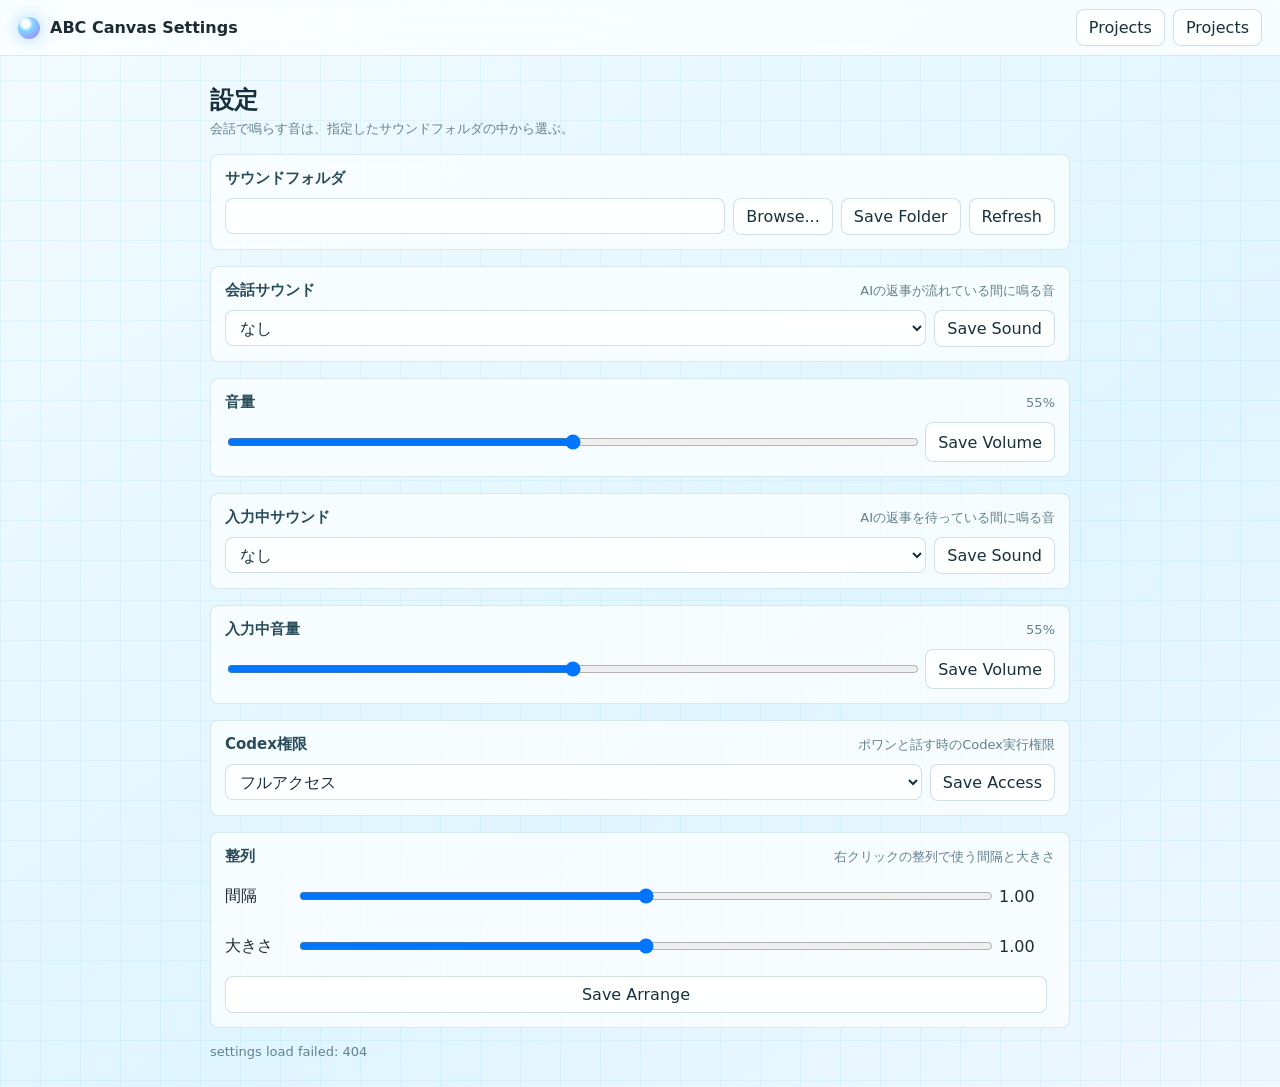
==== static/settings.html @ 07d52b57 "ABC Canvas 初期公開" ====
<!doctype html>
<html lang="ja">
  <head>
    <meta charset="utf-8" />
    <meta name="viewport" content="width=device-width, initial-scale=1" />
    <title>ABC Canvas Settings</title>
    <link rel="icon" href="data:," />
    <link rel="stylesheet" href="/static/style.css?v=arrange-settings-1" />
  </head>
  <body class="settings-page">
    <header class="topbar">
      <div class="brand">
        <span class="brand-mark"></span>
        <span>ABC Canvas Settings</span>
      </div>
      <div class="filebar">
        <button id="settingsBackButton" type="button">Back</button>
        <button id="settingsProjectButton" type="button">Projects</button>
      </div>
    </header>

    <main class="settings-shell">
      <section class="settings-board" aria-label="ABC Canvas settings">
        <div class="settings-title">
          <h1>設定</h1>
          <p>会話で鳴らす音は、指定したサウンドフォルダの中から選ぶ。</p>
        </div>

        <section class="settings-section">
          <div class="settings-section-head">
            <h2>サウンドフォルダ</h2>
            <span id="defaultSoundFolder" class="settings-muted"></span>
          </div>
          <div class="settings-folder-row">
            <input id="soundFolderInput" type="text" autocomplete="off" spellcheck="false" />
            <button id="browseSoundFolderButton" type="button">Browse...</button>
            <button id="saveSoundFolderButton" type="button">Save Folder</button>
            <button id="refreshSoundButton" type="button">Refresh</button>
          </div>
        </section>

        <section class="settings-section">
          <div class="settings-section-head">
            <h2>会話サウンド</h2>
            <span class="settings-muted">AIの返事が流れている間に鳴る音</span>
          </div>
          <div class="settings-sound-row">
            <select id="settingsSoundSelect">
              <option value="">なし</option>
            </select>
            <button id="saveConversationSoundButton" type="button">Save Sound</button>
          </div>
        </section>

        <section class="settings-section">
          <div class="settings-section-head">
            <h2>音量</h2>
            <span id="soundVolumeValue" class="settings-muted">55%</span>
          </div>
          <div class="settings-volume-row">
            <input id="soundVolumeInput" type="range" min="0" max="1" step="0.01" />
            <button id="saveSoundVolumeButton" type="button">Save Volume</button>
          </div>
        </section>

        <section class="settings-section">
          <div class="settings-section-head">
            <h2>入力中サウンド</h2>
            <span class="settings-muted">AIの返事を待っている間に鳴る音</span>
          </div>
          <div class="settings-sound-row">
            <select id="settingsInputSoundSelect">
              <option value="">なし</option>
            </select>
            <button id="saveInputSoundButton" type="button">Save Sound</button>
          </div>
        </section>

        <section class="settings-section">
          <div class="settings-section-head">
            <h2>入力中音量</h2>
            <span id="inputSoundVolumeValue" class="settings-muted">55%</span>
          </div>
          <div class="settings-volume-row">
            <input id="inputSoundVolumeInput" type="range" min="0" max="1" step="0.01" />
            <button id="saveInputSoundVolumeButton" type="button">Save Volume</button>
          </div>
        </section>

        <section class="settings-section">
          <div class="settings-section-head">
            <h2>Codex権限</h2>
            <span class="settings-muted">ポワンと話す時のCodex実行権限</span>
          </div>
          <div class="settings-sound-row">
            <select id="codexSandboxSelect">
              <option value="danger-full-access">フルアクセス</option>
              <option value="workspace-write">ワークスペース書き込み</option>
              <option value="read-only">読み取り専用</option>
            </select>
            <button id="saveCodexSandboxButton" type="button">Save Access</button>
          </div>
        </section>

        <section class="settings-section">
          <div class="settings-section-head">
            <h2>整列</h2>
            <span class="settings-muted">右クリックの整列で使う間隔と大きさ</span>
          </div>
          <div class="settings-range-row">
            <span>間隔</span>
            <input id="arrangeSpacingInput" type="range" min="0.7" max="1.4" step="0.05" />
            <output id="arrangeSpacingValue">1.00</output>
          </div>
          <div class="settings-range-row">
            <span>大きさ</span>
            <input id="arrangeSizeInput" type="range" min="0.7" max="1.2" step="0.05" />
            <output id="arrangeSizeValue">1.00</output>
          </div>
          <div class="settings-action-row">
            <button id="saveArrangeButton" type="button">Save Arrange</button>
          </div>
        </section>

        <div id="settingsStatus" class="settings-status">ready</div>
      </section>
    </main>

    <script src="/static/settings.js?v=arrange-settings-1"></script>
  </body>
</html>
---- static/style.css ----
:root {
  color-scheme: light;
  font-family: "Segoe UI", system-ui, sans-serif;
  background: #dff5ff;
  color: #1d2b33;
  --tree-panel-width: 260px;
  --tree-panel-active-width: var(--tree-panel-width);
  --panel-width: 300px;
  --panel-active-width: var(--panel-width);
  --conversation-panel-height: 280px;
  --conversation-font-size: 13px;
}

* {
  box-sizing: border-box;
}

body {
  margin: 0;
  min-height: 100vh;
  overflow: hidden;
}

button,
input,
select,
textarea {
  font: inherit;
}

.topbar {
  height: 56px;
  display: flex;
  align-items: center;
  justify-content: space-between;
  gap: 16px;
  padding: 0 18px;
  background: rgba(255, 255, 255, 0.68);
  border-bottom: 1px solid rgba(95, 157, 185, 0.22);
  backdrop-filter: blur(16px);
}

.brand {
  display: flex;
  align-items: center;
  gap: 10px;
  font-weight: 700;
}

.brand-mark {
  width: 22px;
  height: 22px;
  border-radius: 50%;
  background: radial-gradient(circle at 35% 30%, #ffffff 0 18%, #80d7ff 35%, #9f8cff 82%);
  box-shadow: 0 0 18px rgba(123, 198, 255, 0.72);
}

.filebar {
  display: flex;
  align-items: center;
  gap: 8px;
}

.file-input {
  display: none;
}

button,
select,
input,
textarea {
  border: 1px solid rgba(68, 127, 153, 0.24);
  background: rgba(255, 255, 255, 0.84);
  color: #18303c;
  border-radius: 8px;
}

button {
  padding: 8px 12px;
  cursor: pointer;
}

button:hover {
  background: #ffffff;
  box-shadow: 0 6px 18px rgba(50, 126, 160, 0.16);
}

button:disabled {
  cursor: not-allowed;
  opacity: 0.45;
  box-shadow: none;
}

.shutdown-button {
  border-color: rgba(178, 79, 79, 0.32);
  background: rgba(255, 246, 246, 0.86);
  color: #7b2e2e;
  font-weight: 750;
}

.shutdown-button:hover {
  background: #fff1f1;
  box-shadow: 0 6px 18px rgba(150, 58, 58, 0.14);
}

select,
input {
  height: 36px;
  padding: 0 10px;
}

textarea {
  resize: vertical;
  min-height: 110px;
  padding: 10px;
}

.save-state {
  min-width: 64px;
  color: #54717d;
  font-size: 13px;
}

.project-badge {
  max-width: 260px;
  padding: 7px 10px;
  border: 1px solid rgba(68, 127, 153, 0.2);
  border-radius: 8px;
  background: rgba(255, 255, 255, 0.64);
  color: #294c5b;
  font-size: 13px;
  font-weight: 750;
  overflow: hidden;
  text-overflow: ellipsis;
  white-space: nowrap;
}

.project-page {
  min-height: 100vh;
  background:
    radial-gradient(circle at 18% 18%, rgba(255, 255, 255, 0.76) 0 9%, transparent 22%),
    radial-gradient(circle at 82% 16%, rgba(174, 229, 255, 0.62) 0 9%, transparent 24%),
    linear-gradient(145deg, #e9fbff, #d9f2ff 56%, #eaf5ff);
  color: #1d2b33;
}

.project-shell {
  min-height: 100vh;
  display: grid;
  place-items: center;
  padding: 28px;
}

.project-board {
  width: min(760px, 100%);
  display: grid;
  gap: 18px;
}

.project-head {
  display: flex;
  align-items: center;
  justify-content: space-between;
  gap: 14px;
}

.project-actions {
  display: flex;
  align-items: center;
  gap: 8px;
}

.project-brand {
  display: flex;
  align-items: center;
  gap: 10px;
  color: #1d2b33;
  font-size: 22px;
  font-weight: 800;
}

.project-create {
  display: grid;
  grid-template-columns: minmax(0, 1fr) auto;
  align-items: end;
  gap: 10px;
  padding: 14px;
  border: 1px solid rgba(95, 157, 185, 0.22);
  border-radius: 8px;
  background: rgba(250, 254, 255, 0.82);
}

.project-create label {
  display: grid;
  gap: 6px;
  color: #426270;
  font-size: 13px;
  font-weight: 750;
}

.project-create input {
  width: 100%;
}

.project-list {
  display: grid;
  gap: 8px;
}

.project-item {
  width: 100%;
  min-height: 58px;
  display: grid;
  gap: 4px;
  padding: 10px 12px;
  text-align: left;
  border-color: rgba(95, 157, 185, 0.22);
  background: rgba(255, 255, 255, 0.78);
}

.project-item-name {
  min-width: 0;
  color: #18303c;
  font-size: 15px;
  font-weight: 800;
  overflow-wrap: anywhere;
}

.project-item-path {
  min-width: 0;
  color: #63818d;
  font-size: 12px;
  overflow-wrap: anywhere;
}

.project-empty,
.project-status {
  color: #63818d;
  font-size: 13px;
}

.settings-page {
  min-height: 100vh;
  overflow: auto;
  background:
    linear-gradient(rgba(142, 208, 237, 0.14) 1px, transparent 1px),
    linear-gradient(90deg, rgba(142, 208, 237, 0.14) 1px, transparent 1px),
    linear-gradient(145deg, #f2fbff, #dff5ff 62%, #eef7ff);
  background-size: 40px 40px, 40px 40px, auto;
}

.settings-shell {
  min-height: calc(100vh - 56px);
  display: grid;
  justify-items: center;
  padding: 28px;
}

.settings-board {
  width: min(860px, 100%);
  display: grid;
  align-content: start;
  gap: 16px;
}

.settings-title {
  display: grid;
  gap: 4px;
}

.settings-title h1,
.settings-section h2 {
  margin: 0;
}

.settings-title h1 {
  color: #18303c;
  font-size: 24px;
}

.settings-title p,
.settings-muted {
  margin: 0;
  color: #63818d;
  font-size: 13px;
}

.settings-section {
  display: grid;
  gap: 10px;
  padding: 14px;
  border: 1px solid rgba(95, 157, 185, 0.22);
  border-radius: 8px;
  background: rgba(250, 254, 255, 0.82);
}

.settings-section-head {
  display: flex;
  align-items: baseline;
  justify-content: space-between;
  gap: 12px;
}

.settings-section h2 {
  color: #294c5b;
  font-size: 15px;
}

.settings-folder-row,
.settings-sound-row,
.settings-volume-row,
.settings-range-row,
.settings-action-row {
  display: grid;
  grid-template-columns: minmax(0, 1fr) auto auto;
  gap: 8px;
}

.settings-folder-row {
  grid-template-columns: minmax(0, 1fr) auto auto auto;
}

.settings-sound-row,
.settings-volume-row {
  grid-template-columns: minmax(0, 1fr) auto;
}

.settings-range-row {
  grid-template-columns: 64px minmax(0, 1fr) 56px;
  align-items: center;
}

.settings-action-row {
  grid-template-columns: minmax(0, 1fr) auto;
}

.settings-folder-row input,
.settings-sound-row select,
.settings-volume-row input,
.settings-range-row input {
  width: 100%;
}

.settings-status {
  color: #63818d;
  font-size: 13px;
}

.node-context-menu {
  position: fixed;
  z-index: 1000;
  min-width: 168px;
  display: grid;
  gap: 4px;
  padding: 6px;
  border: 1px solid rgba(68, 127, 153, 0.24);
  border-radius: 8px;
  background: rgba(250, 254, 255, 0.96);
  box-shadow: 0 14px 34px rgba(25, 77, 98, 0.2);
}

.node-context-menu[hidden] {
  display: none;
}

.node-context-menu button {
  width: 100%;
  padding: 8px 10px;
  border: 0;
  background: transparent;
  color: #294c5b;
  text-align: left;
  box-shadow: none;
}

.node-context-menu button:hover {
  background: rgba(128, 215, 255, 0.2);
  box-shadow: none;
}

.node-context-menu button:disabled {
  opacity: 0.42;
  cursor: default;
}

.node-context-menu button:disabled:hover {
  background: transparent;
}

.selection-marquee {
  position: fixed;
  z-index: 900;
  display: none;
  pointer-events: none;
  border: 1px solid rgba(32, 142, 190, 0.82);
  background: rgba(128, 215, 255, 0.16);
  box-shadow: 0 0 0 1px rgba(255, 255, 255, 0.68);
}

.selection-marquee.active {
  display: block;
}

.shell {
  height: calc(100vh - 56px);
  display: grid;
  grid-template-columns: var(--tree-panel-active-width) minmax(0, 1fr) var(--panel-active-width);
  grid-template-areas: "tree canvas panel";
}

body.tree-panel-collapsed {
  --tree-panel-active-width: 36px;
}

body.panel-collapsed {
  --panel-active-width: 36px;
}

.tree-panel {
  grid-area: tree;
  position: relative;
  min-width: 0;
  background: rgba(246, 252, 255, 0.94);
  border-right: 1px solid rgba(95, 157, 185, 0.24);
  padding: 14px;
  overflow: auto;
}

.side-collapse-button {
  position: sticky;
  top: 0;
  z-index: 12;
  width: 28px;
  height: 28px;
  padding: 0;
  border-radius: 6px;
  font-size: 18px;
  font-weight: 900;
  line-height: 1;
}

.tree-collapse-button {
  float: right;
  margin: -6px -6px 8px 8px;
}

.panel-collapse-button {
  float: left;
  margin: -8px 8px 8px -8px;
}

body.tree-panel-collapsed .tree-panel {
  padding: 8px 4px;
  overflow: hidden;
}

body.tree-panel-collapsed .tree-panel-head,
body.tree-panel-collapsed .tree-actions,
body.tree-panel-collapsed .root-world-button,
body.tree-panel-collapsed .tree-list,
body.tree-panel-collapsed .tree-resize-handle {
  display: none;
}

body.tree-panel-collapsed .tree-collapse-button {
  float: none;
  margin: 0 auto;
}

.tree-resize-handle {
  position: absolute;
  top: 0;
  right: -4px;
  bottom: 0;
  width: 8px;
  cursor: col-resize;
  z-index: 5;
}

.tree-resize-handle:hover,
body.resizing-tree .tree-resize-handle {
  background: rgba(44, 119, 151, 0.18);
}

body.resizing-tree {
  cursor: col-resize;
  user-select: none;
}

.tree-panel-head {
  color: #426270;
  font-size: 13px;
  font-weight: 750;
  margin-bottom: 8px;
}

.tree-actions {
  display: grid;
  grid-template-columns: 1fr 1fr;
  gap: 6px;
  margin-bottom: 10px;
}

.tree-actions button {
  min-height: 30px;
  padding: 5px 8px;
  border-color: rgba(68, 127, 153, 0.2);
  background: rgba(255, 255, 255, 0.76);
  color: #294c5b;
  font-size: 13px;
  font-weight: 750;
}

.tree-actions button:disabled {
  opacity: 0.42;
  cursor: default;
}

.tree-actions button:not(:disabled):hover {
  background: rgba(255, 255, 255, 0.94);
}

.root-world-button {
  width: 100%;
  margin-bottom: 10px;
  border-color: rgba(68, 127, 153, 0.2);
  background: rgba(255, 255, 255, 0.7);
  color: #294c5b;
  font-weight: 750;
  text-align: left;
}

.root-world-button.current-world {
  border-color: rgba(212, 163, 0, 0.32);
  background: rgba(255, 236, 140, 0.34);
  box-shadow: inset 3px 0 0 #d4a300;
  color: #5f4700;
}

.root-world-button.current-world::after {
  content: " 今";
  color: #9a7300;
  font-size: 11px;
  font-weight: 800;
}

.tree-list {
  display: grid;
  gap: 4px;
}

.tree-item {
  width: 100%;
  min-height: 34px;
  display: grid;
  grid-template-columns: 20px minmax(0, 1fr);
  align-items: center;
  gap: 4px;
  padding-left: calc(8px + var(--depth) * 18px);
  border: 0;
  border-radius: 6px;
  background: transparent;
  color: #294c5b;
}

.tree-item:hover {
  background: rgba(255, 255, 255, 0.82);
  box-shadow: none;
}

.tree-item.tree-dragging {
  opacity: 0.45;
}

.tree-item.tree-drop-target {
  background: rgba(255, 236, 140, 0.5);
  box-shadow: inset 0 0 0 2px rgba(212, 163, 0, 0.54);
}

.tree-item.selected {
  background: rgba(128, 215, 255, 0.22);
  color: #163746;
  font-weight: 750;
  box-shadow: inset 3px 0 0 var(--accent, #8ddcff);
}

.tree-item.current-world {
  background: rgba(255, 236, 140, 0.34);
  box-shadow: inset 3px 0 0 #d4a300;
}

.tree-item.current-world .tree-label::after {
  content: " 今";
  color: #9a7300;
  font-size: 11px;
  font-weight: 800;
}

.tree-item.has-code .tree-label {
  color: #715111;
}

.tree-toggle,
.tree-label {
  min-width: 0;
  border: 0;
  background: transparent;
  box-shadow: none;
}

.tree-toggle {
  width: 20px;
  height: 28px;
  padding: 0;
  color: rgba(44, 119, 151, 0.72);
  text-align: center;
}

.tree-toggle:disabled {
  opacity: 0.2;
}

.tree-label {
  width: 100%;
  min-height: 32px;
  padding: 6px 8px 6px 0;
  color: inherit;
  text-align: left;
  line-height: 1.35;
  overflow-wrap: anywhere;
}

.tree-name-input {
  width: 100%;
  min-width: 0;
  height: 30px;
  padding: 0 8px;
  border-color: rgba(212, 163, 0, 0.46);
  background: rgba(255, 255, 255, 0.96);
  color: #163746;
  font-weight: 750;
}

.tree-toggle:hover,
.tree-label:hover {
  background: transparent;
  box-shadow: none;
}

.tree-empty {
  color: #63818d;
  font-size: 13px;
  line-height: 1.5;
}

.conversation-panel {
  position: fixed;
  left: calc(var(--tree-panel-active-width) + 14px);
  right: calc(var(--panel-active-width) + 14px);
  bottom: 14px;
  z-index: 18;
  display: grid;
  grid-template-rows: auto minmax(0, 1fr) auto;
  min-width: 320px;
  height: var(--conversation-panel-height);
  min-height: 190px;
  max-height: calc(100vh - 92px);
  border: 1px solid rgba(68, 127, 153, 0.28);
  border-radius: 8px;
  background: rgba(251, 254, 255, 0.96);
  box-shadow: 0 14px 42px rgba(59, 130, 165, 0.22);
  overflow: hidden;
}

.conversation-panel[hidden] {
  display: none;
}

.conversation-panel.collapsed {
  bottom: 0;
  grid-template-rows: 18px 0 0;
  height: 18px;
  min-height: 18px;
  max-height: 18px;
  cursor: pointer;
  border-bottom: 0;
  border-radius: 8px 8px 0 0;
  box-shadow: 0 -3px 16px rgba(59, 130, 165, 0.16);
}

.conversation-panel.collapsed .conversation-resize-handle,
.conversation-panel.collapsed .conversation-actions,
.conversation-panel.collapsed .conversation-log,
.conversation-panel.collapsed .conversation-form {
  display: none;
}

.conversation-panel.collapsed .conversation-head {
  min-height: 18px;
  padding: 0 10px;
  border-bottom: 0;
  gap: 8px;
}

.conversation-panel.collapsed .conversation-label {
  font-size: 10px;
  line-height: 1;
}

.conversation-panel.collapsed .conversation-node {
  min-width: 0;
  font-size: 10px;
  line-height: 1;
  white-space: nowrap;
  overflow: hidden;
  text-overflow: ellipsis;
}

.conversation-resize-handle {
  position: absolute;
  top: -4px;
  left: 0;
  right: 0;
  height: 8px;
  cursor: ns-resize;
  z-index: 2;
}

.conversation-resize-handle:hover,
body.resizing-conversation .conversation-resize-handle {
  background: rgba(44, 119, 151, 0.18);
}

body.resizing-conversation {
  cursor: ns-resize;
  user-select: none;
}

.conversation-head {
  display: flex;
  align-items: center;
  justify-content: space-between;
  gap: 12px;
  padding: 10px 12px 8px;
  border-bottom: 1px solid rgba(95, 157, 185, 0.18);
}

.conversation-label {
  color: #d4a300;
  font-size: 12px;
  font-weight: 850;
}

.conversation-node {
  color: #294c5b;
  font-size: 13px;
  font-weight: 750;
  overflow-wrap: anywhere;
}

.conversation-actions {
  display: flex;
  align-items: center;
  justify-content: flex-end;
  flex-wrap: wrap;
  gap: 6px;
}

.conversation-head-button {
  height: 32px;
  padding: 0 10px;
}

.conversation-session-select {
  width: min(220px, 34vw);
  height: 32px;
  min-width: 150px;
}

.conversation-auto-summary,
.conversation-tree-context {
  display: inline-flex;
  align-items: center;
  gap: 4px;
  height: 32px;
  color: #294c5b;
  font-size: 12px;
  font-weight: 750;
  white-space: nowrap;
}

.conversation-auto-summary-turns {
  width: 64px;
  height: 32px;
  padding: 0 8px;
}

.conversation-font-controls {
  display: inline-grid;
  grid-template-columns: 28px 36px 28px;
  align-items: center;
  height: 32px;
  border: 1px solid rgba(68, 127, 153, 0.22);
  border-radius: 8px;
  background: rgba(255, 255, 255, 0.62);
  overflow: hidden;
}

.conversation-font-button {
  width: 28px;
  height: 30px;
  padding: 0;
  border: 0;
  border-radius: 0;
  background: transparent;
  color: #294c5b;
  font-size: 16px;
  font-weight: 900;
  box-shadow: none;
}

.conversation-font-button:hover {
  background: rgba(128, 215, 255, 0.22);
  box-shadow: none;
}

.conversation-font-size-value {
  color: #294c5b;
  font-size: 12px;
  font-weight: 800;
  text-align: center;
}

.conversation-log {
  min-height: 0;
  display: grid;
  align-content: start;
  gap: 8px;
  padding: 10px 12px;
  overflow: auto;
  background: rgba(232, 248, 255, 0.62);
}

.conversation-panel.drag-over {
  box-shadow: inset 0 0 0 2px rgba(212, 163, 0, 0.46);
}

.conversation-attachment-tray {
  display: flex;
  flex-wrap: wrap;
  gap: 6px;
  align-items: center;
  min-height: 0;
  padding: 0;
}

.conversation-attachment-tray[hidden] {
  display: none !important;
}

.conversation-attachment-chip {
  display: inline-grid;
  grid-template-columns: auto minmax(0, 1fr) auto;
  align-items: center;
  gap: 6px;
  max-width: min(360px, 100%);
  min-height: 28px;
  padding: 3px 5px 3px 7px;
  border: 1px solid rgba(95, 157, 185, 0.24);
  border-radius: 8px;
  background: rgba(255, 255, 255, 0.84);
  color: #294c5b;
  font-size: 12px;
  font-weight: 750;
}

.conversation-attachment-chip.has-preview {
  grid-template-columns: auto minmax(0, 1fr);
}

.conversation-attachment-preview {
  width: 42px;
  height: 32px;
  object-fit: cover;
  border: 1px solid rgba(68, 127, 153, 0.2);
  border-radius: 6px;
  background: rgba(0, 0, 0, 0.06);
}

.conversation-attachment-tray .conversation-attachment-chip.has-preview {
  position: relative;
  display: block;
  width: 72px;
  height: 58px;
  min-height: 0;
  padding: 0;
  overflow: visible;
  border-radius: 12px;
}

.conversation-attachment-tray .conversation-attachment-chip.has-preview .conversation-attachment-preview {
  display: block;
  width: 100%;
  height: 100%;
  border-radius: 12px;
}

.conversation-attachment-tray .conversation-attachment-chip.has-preview .conversation-attachment-name {
  display: none;
}

.conversation-attachment-tray .conversation-attachment-chip.has-preview .conversation-attachment-remove {
  position: absolute;
  top: -7px;
  right: -7px;
  width: 22px;
  height: 22px;
  border: 0;
  border-radius: 50%;
  background: #ffffff;
  color: #111111;
  box-shadow: 0 1px 6px rgba(0, 0, 0, 0.28);
  font-size: 16px;
  font-weight: 900;
}

.conversation-attachment-kind {
  color: #7a5f00;
  font-size: 10px;
  font-weight: 850;
}

.conversation-attachment-name {
  min-width: 0;
  overflow: hidden;
  text-overflow: ellipsis;
  white-space: nowrap;
}

.conversation-attachment-path-missing {
  color: #8a5a2a;
}

.conversation-attachment-remove {
  width: 22px;
  height: 22px;
  padding: 0;
  border-radius: 6px;
  font-size: 14px;
  line-height: 1;
}

.conversation-message-attachments {
  display: flex;
  flex-wrap: wrap;
  gap: 6px;
}

.conversation-message {
  max-width: 86%;
  display: grid;
  gap: 6px;
  padding: 8px 10px;
  border-radius: 8px;
  font-size: var(--conversation-font-size);
  line-height: 1.45;
}

.conversation-form textarea {
  font-size: var(--conversation-font-size);
  line-height: 1.45;
}

.conversation-message-body {
  white-space: pre-wrap;
  overflow-wrap: anywhere;
}

.conversation-copy-button {
  justify-self: end;
  height: 24px;
  padding: 0 8px;
  border-color: rgba(126, 94, 0, 0.24);
  background: rgba(255, 255, 255, 0.5);
  color: #6a5100;
  font-size: 11px;
  font-weight: 750;
}

.conversation-copy-button:hover {
  background: rgba(255, 255, 255, 0.82);
}

.conversation-message.pending {
  opacity: 0.78;
  font-style: italic;
}

.conversation-message.typing-indicator .conversation-message-body {
  display: inline-flex;
  align-items: baseline;
  gap: 0;
  min-width: 4.25em;
}

.input-waiting-letter {
  display: inline-block;
  transform: translateY(0);
  animation: input-waiting-letter-bounce 3.2s ease-in-out infinite;
  animation-delay: calc(var(--input-waiting-index) * 0.2s);
  will-change: transform;
}

.conversation-message.user {
  justify-self: end;
  background: #d6f0ff;
  color: #173f51;
}

.conversation-message.ai {
  justify-self: start;
  background: #fff4ba;
  color: #4e3c00;
}

.conversation-message.system {
  justify-self: center;
  max-width: 94%;
  background: rgba(255, 255, 255, 0.84);
  color: #516a74;
}

.conversation-form {
  display: grid;
  grid-template-columns: minmax(0, 1fr) auto auto;
  gap: 8px;
  padding: 10px 12px 12px;
  border-top: 1px solid rgba(95, 157, 185, 0.16);
  background: rgba(255, 255, 255, 0.86);
}

.conversation-composer-main {
  min-width: 0;
  display: grid;
  gap: 8px;
  padding: 8px 10px;
  border: 1px solid rgba(68, 127, 153, 0.24);
  border-radius: 12px;
  background: rgba(255, 255, 255, 0.84);
}

.conversation-form textarea {
  min-width: 0;
  min-height: 40px;
  max-height: 96px;
  resize: none;
  padding: 0;
  border: 0;
  border-radius: 0;
  background: transparent;
  font-size: var(--conversation-font-size);
  line-height: 1.45;
  outline: none;
}

.conversation-form button {
  align-self: end;
}

.conversation-cancel-button {
  border-color: rgba(168, 74, 74, 0.38);
  color: #8a3030;
}

.conversation-form input {
  min-width: 0;
}

.canvas {
  --canvas-world-color: #e8f8ff;
  --canvas-accent-color: #8ddcff;
  grid-area: canvas;
  min-width: 0;
  position: relative;
  overflow: hidden;
  background:
    radial-gradient(circle at 18% 22%, color-mix(in srgb, #ffffff 76%, var(--canvas-world-color)) 0 9%, transparent 18%),
    linear-gradient(
      145deg,
      color-mix(in srgb, var(--canvas-world-color) 58%, #ffffff),
      var(--canvas-world-color) 56%,
      color-mix(in srgb, var(--canvas-world-color) 74%, #ffffff)
    );
}

.coordinate-badge {
  position: absolute;
  top: 12px;
  right: 14px;
  z-index: 18;
  min-width: 112px;
  padding: 6px 10px;
  border: 1px solid rgba(63, 143, 176, 0.34);
  border-radius: 8px;
  background: rgba(248, 253, 255, 0.82);
  box-shadow:
    0 0 0 1px rgba(255, 255, 255, 0.7),
    0 8px 24px rgba(45, 122, 156, 0.12);
  color: rgba(31, 75, 94, 0.84);
  font-size: 12px;
  font-weight: 800;
  line-height: 1.2;
  letter-spacing: 0;
  pointer-events: none;
  text-align: right;
  user-select: none;
}

.coordinate-badge[hidden] {
  display: none;
}

.world-layer {
  position: absolute;
  inset: 0;
  transform-origin: 0 0;
  will-change: transform;
}

.world-boundary {
  position: absolute;
  pointer-events: none;
  z-index: 0;
}

.world-boundary-axis,
.world-boundary-grid,
.world-boundary-frame,
.world-boundary-corner {
  position: absolute;
  pointer-events: none;
}

.world-boundary-grid {
  inset: 0;
  background-image:
    linear-gradient(rgba(68, 146, 178, 0.16) 1px, transparent 1px),
    linear-gradient(90deg, rgba(68, 146, 178, 0.16) 1px, transparent 1px),
    linear-gradient(rgba(31, 113, 150, 0.24) 2px, transparent 2px),
    linear-gradient(90deg, rgba(31, 113, 150, 0.24) 2px, transparent 2px);
  background-size:
    100px 100px,
    100px 100px,
    500px 500px,
    500px 500px;
  background-position:
    var(--world-zero-x) var(--world-zero-y),
    var(--world-zero-x) var(--world-zero-y),
    var(--world-zero-x) var(--world-zero-y),
    var(--world-zero-x) var(--world-zero-y);
  opacity: 0.78;
}

.world-boundary-frame {
  inset: 0;
  border: 2px solid rgba(10, 108, 150, 0.42);
  background:
    linear-gradient(rgba(10, 108, 150, 0.06), rgba(10, 108, 150, 0.06));
  box-shadow:
    inset 0 0 0 1px rgba(255, 255, 255, 0.72),
    inset 0 0 80px rgba(49, 170, 215, 0.12),
    0 0 0 10000px rgba(17, 80, 108, 0.08);
}

.world-boundary-axis {
  background: rgba(10, 108, 150, 0.38);
  box-shadow:
    0 0 0 1px rgba(255, 255, 255, 0.72),
    0 0 18px rgba(49, 170, 215, 0.24);
}

.world-boundary-axis-x {
  left: 0;
  top: calc(var(--world-zero-y) - 1px);
  width: 100%;
  height: 2px;
}

.world-boundary-axis-y {
  left: calc(var(--world-zero-x) - 1px);
  top: 0;
  width: 2px;
  height: 100%;
}

.world-boundary-corner {
  left: calc(var(--world-zero-x) - 5px);
  top: calc(var(--world-zero-y) - 5px);
  width: 10px;
  height: 10px;
  border-radius: 999px;
  background: #ffd84f;
  box-shadow:
    0 0 0 3px rgba(255, 255, 255, 0.9),
    0 0 18px rgba(255, 216, 79, 0.72);
}

.interior-enter-portal {
  position: absolute;
  z-index: 20;
  pointer-events: none;
  border: 2px solid color-mix(in srgb, var(--accent) 72%, #ffffff);
  background:
    radial-gradient(circle at 50% 45%, rgba(255, 255, 255, 0.72), transparent 42%),
    var(--node-color);
  box-shadow:
    0 0 0 0 rgba(255, 255, 255, 0.86),
    0 0 34px color-mix(in srgb, var(--accent) 56%, transparent),
    0 18px 48px rgba(62, 129, 158, 0.22);
  opacity: 0.94;
  transform-origin: center;
  transition:
    left 0.34s ease-in-out,
    top 0.34s ease-in-out,
    width 0.34s ease-in-out,
    height 0.34s ease-in-out,
    border-radius 0.34s ease-in-out,
    opacity 0.34s ease-in-out,
    box-shadow 0.34s ease-in-out;
}

.interior-enter-portal.softbody-visual,
.interior-leave-portal.softbody-visual,
.meaning-shared-ghost.softbody-visual {
  transform: none !important;
  animation: none !important;
  background: transparent !important;
  border-color: transparent !important;
  box-shadow: none !important;
  overflow: visible !important;
}

.interior-leave-shell.softbody-visual {
  animation: none !important;
  background: transparent !important;
  border-color: transparent !important;
  box-shadow: none !important;
  overflow: visible !important;
}

.interior-enter-portal.softbody-visual > .softbody-skin,
.interior-leave-portal.softbody-visual > .softbody-skin,
.interior-leave-shell.softbody-visual > .softbody-skin {
  filter:
    drop-shadow(0 0 10px rgba(255, 255, 255, 0.82))
    drop-shadow(0 0 34px color-mix(in srgb, var(--accent) 56%, transparent))
    drop-shadow(0 18px 48px rgba(62, 129, 158, 0.22));
}

.interior-enter-portal.expand {
  left: -36px !important;
  top: -36px !important;
  width: calc(100% + 72px) !important;
  height: calc(100% + 72px) !important;
  opacity: 0;
  box-shadow:
    0 0 0 34px rgba(255, 255, 255, 0),
    0 0 64px color-mix(in srgb, var(--accent) 48%, transparent),
    0 18px 48px rgba(62, 129, 158, 0.12);
}

.interior-leave-portal {
  position: absolute;
  z-index: 20;
  pointer-events: none;
  left: -36px;
  top: -36px;
  width: calc(100% + 72px);
  height: calc(100% + 72px);
  border: 2px solid color-mix(in srgb, var(--accent) 72%, #ffffff);
  background:
    radial-gradient(circle at 50% 45%, rgba(255, 255, 255, 0.7), transparent 42%),
    var(--node-color);
  box-shadow:
    0 0 0 34px rgba(255, 255, 255, 0),
    0 0 64px color-mix(in srgb, var(--accent) 48%, transparent),
    0 18px 48px rgba(62, 129, 158, 0.12);
  opacity: 0;
  transform-origin: center;
  transition:
    left 0.34s ease-in-out,
    top 0.34s ease-in-out,
    width 0.34s ease-in-out,
    height 0.34s ease-in-out,
    opacity 0.34s ease-in-out,
    box-shadow 0.34s ease-in-out;
}

.interior-leave-portal.collapse {
  left: var(--target-left);
  top: var(--target-top);
  width: var(--target-width);
  height: var(--target-height);
  opacity: 0.94;
  box-shadow:
    0 0 0 0 rgba(255, 255, 255, 0.86),
    0 0 34px color-mix(in srgb, var(--accent) 56%, transparent),
    0 18px 48px rgba(62, 129, 158, 0.22);
}

.interior-leave-shell {
  position: absolute;
  z-index: var(--transition-shell-z, 40);
  pointer-events: none;
  overflow: visible;
  opacity: 0.98;
  transform-origin: 0 0;
  transition:
    transform 0.38s cubic-bezier(0.2, 0.78, 0.18, 1),
    opacity 0.3s ease-in-out;
  will-change: transform, opacity;
}

.interior-leave-shell.collapse {
  opacity: 0.9;
  transform:
    translate(var(--target-left), var(--target-top))
    scale(var(--target-scale-x), var(--target-scale-y));
}

.panel {
  grid-area: panel;
  position: relative;
  min-width: 0;
  background: rgba(250, 254, 255, 0.9);
  border-left: 1px solid rgba(95, 157, 185, 0.24);
  padding: 16px;
  overflow: auto;
}

body.panel-collapsed .panel {
  padding: 8px 4px;
  overflow: hidden;
}

body.panel-collapsed .normal-panel,
body.panel-collapsed .code-panel,
body.panel-collapsed .panel-resize-handle {
  display: none !important;
}

body.panel-collapsed .panel-collapse-button {
  float: none;
  margin: 0 auto;
}

.panel-resize-handle {
  position: absolute;
  top: 0;
  left: -4px;
  bottom: 0;
  width: 8px;
  cursor: col-resize;
  z-index: 8;
}

.panel-resize-handle:hover,
body.resizing-panel .panel-resize-handle {
  background: rgba(255, 218, 87, 0.22);
}

body.resizing-panel {
  cursor: col-resize;
  user-select: none;
}

body.panning-canvas,
body.panning-canvas * {
  cursor: grabbing;
  user-select: none !important;
}

.panel.code-mode {
  padding: 0;
  overflow: hidden;
  background: #05070b;
  border-left-color: rgba(255, 218, 87, 0.24);
}

body.panel-collapsed .panel.code-mode {
  padding: 8px 4px;
  background: rgba(250, 254, 255, 0.9);
  border-left-color: rgba(95, 157, 185, 0.24);
}

.normal-panel[hidden] {
  display: none;
}

.panel-section {
  display: grid;
  gap: 12px;
  padding-bottom: 16px;
  margin-bottom: 16px;
  border-bottom: 1px solid rgba(95, 157, 185, 0.18);
}

.world-status {
  gap: 7px;
}

.app-settings {
  gap: 10px;
}

.setting-toggle {
  display: flex;
  align-items: center;
  gap: 8px;
  min-height: 28px;
  color: #244f62;
  font-size: 13px;
  font-weight: 700;
}

.setting-toggle input {
  margin: 0;
}

.setting-volume {
  display: grid;
  gap: 6px;
  color: #244f62;
  font-size: 13px;
  font-weight: 700;
}

.setting-volume input {
  width: 100%;
}

.code-panel {
  height: 100%;
  min-height: calc(100vh - 56px);
  display: grid;
  grid-template-rows: auto minmax(0, 1fr);
  background: #05070b;
  color: #d8e1ea;
}

.code-panel[hidden] {
  display: none;
}

.code-editor-head {
  display: flex;
  align-items: center;
  justify-content: space-between;
  gap: 12px;
  padding: 12px 12px 10px;
  border-bottom: 1px solid rgba(255, 218, 87, 0.22);
  background: #0b0f16;
}

.code-editor-label {
  color: #ffd957;
  font-size: 12px;
  font-weight: 800;
}

.code-editor-node {
  color: #8ea4b7;
  font-size: 12px;
  line-height: 1.4;
  overflow-wrap: anywhere;
}

.code-close-button {
  border-color: rgba(255, 218, 87, 0.28);
  background: #151b24;
  color: #f4d76c;
}

.code-editor-actions {
  display: flex;
  align-items: center;
  gap: 8px;
}

.code-language-select {
  height: 34px;
  border-color: rgba(255, 218, 87, 0.28);
  background: #151b24;
  color: #f4d76c;
}

.code-editor-shell {
  min-height: 0;
  display: block;
  background: #05070b;
}

.code-editor-host {
  height: 100%;
  min-height: 0;
  background: #05070b;
}

.code-editor-host .cm-editor {
  height: 100%;
  min-height: 0;
  font-family: Consolas, "Cascadia Mono", monospace;
  font-size: 13px;
  line-height: 1.5;
}

.code-editor-host .cm-scroller {
  font-family: Consolas, "Cascadia Mono", monospace;
}

.code-editor-host .cm-gutters {
  background: #080b10;
  border-right: 1px solid rgba(255, 255, 255, 0.06);
}

.code-editor-host .cm-lineNumbers .cm-gutterElement {
  color: #536170;
}

.code-editor-host .cm-cursor {
  border-left-color: #ffd957 !important;
}

.code-line-numbers,
.code-input {
  margin: 0;
  border: 0;
  border-radius: 0;
  font-family: Consolas, "Cascadia Mono", monospace;
  font-size: 13px;
  line-height: 1.5;
  tab-size: 2;
}

.code-line-numbers {
  display: none;
  padding: 12px 8px;
  overflow: hidden;
  user-select: none;
  text-align: right;
  color: #536170;
  background: #080b10;
  border-right: 1px solid rgba(255, 255, 255, 0.06);
}

.code-input {
  width: 100%;
  height: 100%;
  min-height: 0;
  padding: 12px;
  resize: none;
  outline: 0;
  white-space: pre;
  overflow: auto;
  color: #e9edf2;
  caret-color: #ffd957;
  background: #05070b;
}

.code-input.code-input-hidden {
  display: none;
}

.world-label {
  color: #63818d;
  font-size: 12px;
  font-weight: 700;
}

.world-name {
  color: #18303c;
  font-size: 16px;
  font-weight: 750;
  line-height: 1.35;
  overflow-wrap: anywhere;
}

.world-path {
  color: #4d6e7b;
  font-size: 12px;
  line-height: 1.45;
  overflow-wrap: anywhere;
}

.panel label {
  display: grid;
  gap: 6px;
  color: #426270;
  font-size: 13px;
  font-weight: 650;
}

.toggles {
  display: grid;
  gap: 8px;
}

.toggles label {
  grid-template-columns: 20px 1fr;
  align-items: center;
  font-weight: 600;
}

.controls {
  border-bottom: 0;
}

.node,
.nested-meaning,
.nested-preview-meaning {
  --powan-visual-content-x: 0px;
  --powan-visual-content-y: 0px;
  --powan-child-push-x: 0px;
  --powan-child-push-y: 0px;
  --powan-morph-duration: 7s;
  --powan-breathe-duration: 4.5s;
  --powan-breathe-scale-start: 1 1;
  --powan-breathe-scale-mid: 1 1;
  --powan-breathe-filter-start: none;
  --powan-breathe-filter-mid: none;
  animation:
    blob-morph var(--powan-morph-duration) ease-in-out infinite,
    powan-breathe var(--powan-breathe-duration) ease-in-out infinite;
}

.node {
  position: absolute;
  min-width: 120px;
  min-height: 84px;
  padding: 16px;
  display: flex;
  flex-direction: column;
  align-items: center;
  justify-content: center;
  user-select: none;
  cursor: default;
  border: 2px solid color-mix(in srgb, var(--accent) 70%, #ffffff);
  background: var(--node-color);
  color: rgba(58, 90, 102, 0.85);
  box-shadow:
    0 0 26px color-mix(in srgb, var(--accent) 38%, transparent),
    0 18px 40px rgba(62, 129, 158, 0.16);
  border-radius: 46% 54% 50% 50% / 50% 46% 54% 50%;
  --drag-angle: 0deg;
  --drag-stretch: 1;
  --drag-squash: 1;
  transition:
    width 0.2s ease-in-out,
    height 0.2s ease-in-out,
    box-shadow 0.2s ease-in-out,
    transform 0.2s ease-in-out,
    filter 0.2s ease-in-out;
}

.node::before,
.nested-meaning::before,
.nested-preview-meaning::before {
  content: "😐";
  position: absolute;
  top: 18%;
  right: 10%;
  color: rgba(79, 103, 114, 0.72);
  font-size: var(--powan-face-size, 13px);
  font-weight: 800;
  line-height: 1;
  pointer-events: none;
}

.node.drag-softbody::before,
.node.drag-softbody::after,
.node.drag-softbody .node-body,
.node.drag-softbody .powan-face-button,
.nested-meaning.drag-softbody::before,
.nested-meaning.drag-softbody::after,
.nested-meaning.drag-softbody .node-body,
.nested-meaning.drag-softbody .powan-face-button,
.nested-preview-meaning.drag-softbody::before,
.nested-preview-meaning.drag-softbody::after,
.nested-preview-meaning.drag-softbody .node-body,
.nested-preview-meaning.drag-softbody .powan-face-button,
.node.softbody-visual::before,
.node.softbody-visual::after,
.node.softbody-visual .node-body,
.node.softbody-visual .powan-face-button,
.nested-meaning.softbody-visual::before,
.nested-meaning.softbody-visual::after,
.nested-meaning.softbody-visual .node-body,
.nested-meaning.softbody-visual .powan-face-button,
.nested-preview-meaning.softbody-visual::before,
.nested-preview-meaning.softbody-visual::after,
.nested-preview-meaning.softbody-visual .node-body,
.nested-preview-meaning.softbody-visual .powan-face-button {
  transform: translate(var(--powan-visual-content-x, 0), var(--powan-visual-content-y, 0));
}

.node.has-name::before,
.nested-meaning.has-name::before,
.nested-preview-meaning.has-name::before {
  content: "🙂";
}

.node.speaking::before {
  content: "😀";
}

.node.speaking.mouth-open::before {
  content: "😀";
}

.node.speaking.mouth-closed::before {
  content: "🙂";
}

.node.hidden-meaning {
  opacity: 0;
  pointer-events: none;
}

.canvas.leaving-interior-world .world-layer .node {
  opacity: 0;
  pointer-events: none;
}

.node.leaving-target {
  opacity: 0;
  pointer-events: none;
}

.meaning-shared-target {
  opacity: 0 !important;
  pointer-events: none !important;
}

.node.receiving-interior-world {
  box-shadow:
    0 0 0 2px rgba(255, 255, 255, 0.82),
    0 0 34px color-mix(in srgb, var(--accent) 42%, transparent),
    0 18px 40px rgba(62, 129, 158, 0.16);
}

.node.receiving-interior-world > .softbody-skin {
  filter:
    drop-shadow(0 0 8px rgba(255, 255, 255, 0.82))
    drop-shadow(0 0 28px color-mix(in srgb, var(--accent) 50%, transparent))
    drop-shadow(0 16px 34px rgba(62, 129, 158, 0.16));
}

.meaning-shared-ghost {
  position: absolute !important;
  z-index: var(--transition-ghost-z, 48);
  box-sizing: border-box;
  min-width: 0 !important;
  min-height: 0 !important;
  max-width: none !important;
  max-height: none !important;
  margin: 0 !important;
  overflow: hidden;
  pointer-events: none;
  opacity: 0.98;
  transition:
    left 0.38s cubic-bezier(0.2, 0.78, 0.18, 1),
    top 0.38s cubic-bezier(0.2, 0.78, 0.18, 1),
    width 0.38s cubic-bezier(0.2, 0.78, 0.18, 1),
    height 0.38s cubic-bezier(0.2, 0.78, 0.18, 1),
    opacity 0.24s ease-in-out,
    box-shadow 0.38s ease-in-out;
  will-change: left, top, width, height;
}

.meaning-shared-ghost.collapse {
  opacity: 0.74;
  box-shadow:
    0 0 14px color-mix(in srgb, var(--accent) 36%, transparent),
    0 6px 16px rgba(62, 129, 158, 0.14);
}

.meaning-shared-ghost textarea,
.meaning-shared-ghost input {
  pointer-events: none;
}

.meaning-shared-ghost.collapse .node-body {
  font-size: 6px;
  min-height: 0;
  opacity: 0.66;
}

.node.visible-child {
  opacity: 1;
  pointer-events: auto;
  z-index: 2;
  min-width: 36px;
  min-height: 28px;
  padding: 8px;
}

.node.visible-child .node-body {
  min-height: 1.6em;
  font-size: 10px;
  line-height: 1.25;
}

.node.entering-meaning {
  opacity: 0.28;
  transform: scale(0.72);
}

.node.holding-meaning {
  box-shadow:
    0 0 0 4px rgba(255, 255, 255, 0.92),
    0 0 0 9px color-mix(in srgb, var(--accent) 50%, transparent),
    0 0 34px color-mix(in srgb, var(--accent) 58%, transparent),
    0 18px 40px rgba(62, 129, 158, 0.22);
}

.node.releasing-meaning,
.nested-meaning.releasing-meaning {
  box-shadow:
    0 0 0 4px rgba(255, 255, 255, 0.86),
    0 0 0 8px color-mix(in srgb, var(--accent) 44%, transparent),
    0 0 26px color-mix(in srgb, var(--accent) 62%, transparent);
}

.node.holding-meaning > .softbody-skin {
  filter:
    drop-shadow(0 0 8px rgba(255, 255, 255, 0.92))
    drop-shadow(0 0 18px color-mix(in srgb, var(--accent) 68%, transparent))
    drop-shadow(0 0 34px color-mix(in srgb, var(--accent) 52%, transparent));
}

.node.releasing-meaning > .softbody-skin,
.nested-meaning.releasing-meaning > .softbody-skin {
  filter:
    drop-shadow(0 0 8px rgba(255, 255, 255, 0.86))
    drop-shadow(0 0 18px color-mix(in srgb, var(--accent) 62%, transparent))
    drop-shadow(0 0 28px color-mix(in srgb, var(--accent) 48%, transparent));
}

.node.instant-resize {
  transition:
    box-shadow 0.2s ease-in-out,
    transform 0.2s ease-in-out,
    filter 0.2s ease-in-out;
}

.node:active {
  cursor: default;
}

.node.drag-edge,
.nested-meaning.drag-edge,
.nested-preview-meaning.drag-edge {
  cursor: grab;
}

.node.drag-edge:active,
.nested-meaning.drag-edge:active,
.nested-preview-meaning.drag-edge:active,
.node.drag-stretching {
  cursor: grabbing;
}

.powan-drag-hit-frame {
  position: absolute;
  inset: 0;
  z-index: 1;
  pointer-events: none;
}

.powan-drag-hit {
  position: absolute;
  pointer-events: auto;
  background: transparent;
  cursor: grab;
}

.powan-drag-hit-top,
.powan-drag-hit-bottom {
  left: 22%;
  right: 22%;
  height: 12px;
}

.powan-drag-hit-top {
  top: -12px;
}

.powan-drag-hit-bottom {
  bottom: -12px;
}

.powan-drag-hit-left,
.powan-drag-hit-right {
  top: 24%;
  bottom: 24%;
  width: 12px;
}

.powan-drag-hit-left {
  left: -12px;
}

.powan-drag-hit-right {
  right: -12px;
}

.nested-meaning .powan-drag-hit-top,
.nested-meaning .powan-drag-hit-bottom {
  left: 22%;
  right: 22%;
  height: 7px;
}

.nested-meaning .powan-drag-hit-top {
  top: -7px;
}

.nested-meaning .powan-drag-hit-bottom {
  bottom: -7px;
}

.nested-meaning .powan-drag-hit-left,
.nested-meaning .powan-drag-hit-right {
  top: 24%;
  bottom: 24%;
  width: 7px;
}

.nested-meaning .powan-drag-hit-left {
  left: -7px;
}

.nested-meaning .powan-drag-hit-right {
  right: -7px;
}

.nested-preview-meaning .powan-drag-hit-top,
.nested-preview-meaning .powan-drag-hit-bottom {
  height: 5px;
  top: auto;
}

.nested-preview-meaning .powan-drag-hit-top {
  top: -5px;
}

.nested-preview-meaning .powan-drag-hit-bottom {
  bottom: -5px;
}

.nested-preview-meaning .powan-drag-hit-left,
.nested-preview-meaning .powan-drag-hit-right {
  width: 5px;
}

.nested-preview-meaning .powan-drag-hit-left {
  left: -5px;
}

.nested-preview-meaning .powan-drag-hit-right {
  right: -5px;
}

/* 常時soft-body: 箱の背景/縁/影を消し、SVG輪郭(.softbody-skin)を本体として見せる */
.node.softbody-visual:not(.meaning-enter-pop):not(.meaning-release-pop):not(.meaning-shared-ghost),
.nested-meaning.softbody-visual:not(.meaning-enter-pop):not(.meaning-release-pop):not(.meaning-shared-ghost),
.nested-preview-meaning.softbody-visual:not(.meaning-enter-pop):not(.meaning-release-pop):not(.meaning-shared-ghost),
.node.drag-softbody,
.node.drag-softbody.motion,
.nested-meaning.drag-softbody,
.nested-preview-meaning.drag-softbody {
  transform: none !important;
  animation: none !important;
  transition: none !important;
  background: transparent !important;
  border-color: transparent !important;
  box-shadow: none !important;
  overflow: visible !important;
}

.node.drag-softbody,
.nested-meaning.drag-softbody,
.nested-preview-meaning.drag-softbody {
  z-index: 30;
}

.nested-meaning.drag-softbody,
.nested-preview-meaning.drag-softbody {
  transform: translate(var(--powan-child-push-x, 0), var(--powan-child-push-y, 0)) !important;
}

.nested-meaning.drag-softbody > .node-body,
.nested-preview-meaning.drag-softbody > .node-body {
  transform: translate(var(--powan-visual-content-x, 0), var(--powan-visual-content-y, 0));
}

.node.softbody-visual > .node-body,
.nested-meaning.softbody-visual > .node-body,
.nested-preview-meaning.softbody-visual > .node-body {
  position: relative;
  z-index: 2;
}

.node.softbody-visual > .nested-layer {
  z-index: 2;
}

.node.softbody-visual::before,
.node.softbody-visual::after {
  z-index: 3;
}

.softbody-skin {
  position: absolute;
  left: 0;
  top: 0;
  overflow: visible;
  pointer-events: auto;
  z-index: 0;
  filter: drop-shadow(0 0 14px color-mix(in srgb, var(--accent) 42%, transparent));
}

.softbody-path {
  fill: var(--node-color, #ffffff);
  stroke: color-mix(in srgb, var(--accent) 70%, #ffffff);
  stroke-width: 2;
  pointer-events: visiblePainted;
  vector-effect: non-scaling-stroke;
}

/* 掴んでいる間も通常時もフォーカス発光を皮に残す */
.softbody-visual.selected > .softbody-skin,
.drag-softbody.selected .softbody-skin {
  filter:
    drop-shadow(0 0 8px var(--accent))
    drop-shadow(0 0 20px color-mix(in srgb, var(--accent) 70%, transparent));
}

.softbody-visual.selected > .softbody-skin .softbody-path {
  stroke: var(--accent);
  stroke-width: 3;
}

.node.drag-edge:not(.selected),
.nested-meaning.drag-edge:not(.selected),
.nested-preview-meaning.drag-edge:not(.selected) {
  box-shadow:
    0 0 0 3px rgba(255, 255, 255, 0.88),
    0 0 16px color-mix(in srgb, var(--accent) 86%, transparent),
    0 0 34px color-mix(in srgb, var(--accent) 44%, transparent);
}

.softbody-visual.drag-edge:not(.selected) > .softbody-skin {
  filter:
    drop-shadow(0 0 6px rgba(255, 255, 255, 0.9))
    drop-shadow(0 0 16px color-mix(in srgb, var(--accent) 78%, transparent))
    drop-shadow(0 0 30px color-mix(in srgb, var(--accent) 42%, transparent));
}

.softbody-visual.drag-edge:not(.selected) > .softbody-skin .softbody-path {
  stroke: color-mix(in srgb, var(--accent) 92%, #ffffff);
  stroke-width: 3.2;
}

.node.drag-stretching {
  transform-origin: var(--drag-origin-x, 50%) var(--drag-origin-y, 50%);
  transform: rotate(var(--drag-angle)) scale(var(--drag-stretch), var(--drag-squash)) rotate(calc(-1 * var(--drag-angle)));
  transition:
    width 0.2s ease-in-out,
    height 0.2s ease-in-out,
    box-shadow 0.2s ease-in-out,
    filter 0.2s ease-in-out;
}

.node.drag-release-bounce {
  transform-origin: var(--drag-origin-x, 50%) var(--drag-origin-y, 50%);
  animation:
    blob-morph var(--powan-morph-duration) ease-in-out infinite,
    powan-breathe var(--powan-breathe-duration) ease-in-out infinite,
    drag-release-bounce 0.38s cubic-bezier(0.2, 1.35, 0.34, 1) both;
}

.node.selected,
.nested-meaning.selected,
.nested-preview-meaning.selected {
  border-color: var(--accent);
  opacity: 0.98;
  z-index: 24;
  box-shadow:
    0 0 0 3px var(--accent),
    0 0 12px 3px var(--accent),
    0 0 26px 8px color-mix(in srgb, var(--accent) 85%, transparent),
    0 0 48px 18px color-mix(in srgb, var(--accent) 55%, transparent),
    0 0 80px 30px color-mix(in srgb, var(--accent) 32%, transparent);
}

.node.glow {
  box-shadow:
    0 0 26px color-mix(in srgb, var(--accent) 46%, transparent),
    0 18px 40px rgba(62, 129, 158, 0.16);
}

.node.blur {
  filter: drop-shadow(0 0 16px color-mix(in srgb, var(--accent) 32%, transparent));
}

.node.motion {
  animation:
    blob-morph var(--powan-morph-duration) ease-in-out infinite,
    powan-breathe var(--powan-breathe-duration) ease-in-out infinite,
    tiny-wiggle 4.2s ease-in-out infinite;
}

.node.drag-stretching.motion {
  animation:
    blob-morph var(--powan-morph-duration) ease-in-out infinite,
    powan-breathe var(--powan-breathe-duration) ease-in-out infinite;
}

.node.drag-release-bounce.motion {
  transform-origin: var(--drag-origin-x, 50%) var(--drag-origin-y, 50%);
  animation:
    blob-morph var(--powan-morph-duration) ease-in-out infinite,
    powan-breathe var(--powan-breathe-duration) ease-in-out infinite,
    drag-release-bounce 0.38s cubic-bezier(0.2, 1.35, 0.34, 1) both;
}

.node.meaning-release-pop,
.node.meaning-release-pop.motion {
  transform-origin: center;
  animation:
    blob-morph var(--powan-morph-duration) ease-in-out infinite,
    powan-breathe var(--powan-breathe-duration) ease-in-out infinite,
    meaning-release-pop 0.52s cubic-bezier(0.2, 1.35, 0.34, 1) both;
}

.node.softbody-visual.meaning-enter-pop,
.node.softbody-visual.meaning-release-pop,
.nested-meaning.softbody-visual.meaning-enter-pop,
.nested-meaning.softbody-visual.meaning-release-pop,
.nested-preview-meaning.softbody-visual.meaning-enter-pop,
.nested-preview-meaning.softbody-visual.meaning-release-pop {
  background: transparent !important;
  border-color: transparent !important;
  box-shadow: none !important;
  overflow: visible !important;
  transform-origin: center;
}

.node.softbody-visual.meaning-enter-pop,
.nested-meaning.softbody-visual.meaning-enter-pop,
.nested-preview-meaning.softbody-visual.meaning-enter-pop {
  animation:
    meaning-enter-pop 0.52s cubic-bezier(0.2, 1.35, 0.34, 1) both;
}

.node.softbody-visual.meaning-release-pop,
.nested-meaning.softbody-visual.meaning-release-pop,
.nested-preview-meaning.softbody-visual.meaning-release-pop {
  animation:
    meaning-release-pop 0.52s cubic-bezier(0.2, 1.35, 0.34, 1) both;
}

.node.drop-target {
  box-shadow:
    0 0 0 4px rgba(255, 255, 255, 0.92),
    0 0 0 9px color-mix(in srgb, var(--accent) 50%, transparent),
    0 18px 40px rgba(62, 129, 158, 0.22);
}

.nested-meaning.drop-target {
  box-shadow:
    0 0 0 3px rgba(255, 255, 255, 0.92),
    0 0 0 7px color-mix(in srgb, var(--accent) 52%, transparent),
    0 0 20px color-mix(in srgb, var(--accent) 62%, transparent);
}

.node.selected.glow,
.nested-meaning.selected,
.nested-preview-meaning.selected {
  border-color: var(--accent);
  box-shadow:
    0 0 0 3px var(--accent),
    0 0 12px 3px var(--accent),
    0 0 26px 8px color-mix(in srgb, var(--accent) 85%, transparent),
    0 0 48px 18px color-mix(in srgb, var(--accent) 55%, transparent),
    0 0 80px 30px color-mix(in srgb, var(--accent) 32%, transparent);
}

.nested-layer {
  position: absolute;
  inset: 14px;
  pointer-events: none;
  z-index: 3;
  overflow: visible;
}

.node.has-nested-meanings {
  background: color-mix(in srgb, var(--node-color) 55%, transparent);
}

.node.has-nested-meanings .node-body {
  opacity: 0.78;
  position: relative;
  z-index: 6;
  pointer-events: auto;
}

.node.open-parent {
  background: color-mix(in srgb, var(--node-color) 62%, transparent);
  outline: 2px dashed color-mix(in srgb, var(--accent) 58%, transparent);
  outline-offset: 5px;
  cursor: default;
}

.canvas.inside-meaning .node.open-parent:active {
  cursor: default;
}

.nested-meaning {
  position: absolute;
  display: grid;
  place-items: center;
  padding: 4px 9px;
  border: 1.5px solid color-mix(in srgb, var(--accent) 72%, #ffffff);
  background: var(--node-color);
  color: rgba(35, 66, 78, 0.82);
  box-shadow:
    0 0 14px color-mix(in srgb, var(--accent) 40%, transparent),
    0 6px 16px rgba(62, 129, 158, 0.14);
  overflow: hidden;
  text-align: center;
  font-size: 11px;
  line-height: 1.15;
  overflow-wrap: anywhere;
  cursor: default;
  opacity: 0.82;
  border-radius: 46% 54% 50% 50% / 50% 46% 54% 50%;
  --nested-drag-angle: 0deg;
  --nested-drag-stretch: 1;
  --nested-drag-squash: 1;
  transition:
    left 0.2s ease-in-out,
    top 0.2s ease-in-out,
    width 0.2s ease-in-out,
    height 0.2s ease-in-out,
    opacity 0.2s ease-in-out,
    transform 0.2s ease-in-out;
}

.nested-meaning.has-nested-preview {
  background: color-mix(in srgb, var(--node-color) 72%, transparent);
}

.nested-preview-layer {
  position: absolute;
  inset: 0;
  z-index: 2;
  pointer-events: none;
}

.nested-preview-meaning {
  position: absolute;
  display: grid;
  place-items: center;
  padding: 1px 3px;
  border: 1px solid color-mix(in srgb, var(--accent) 72%, #ffffff);
  background: var(--node-color);
  color: rgba(35, 66, 78, 0.72);
  box-shadow:
    0 0 9px color-mix(in srgb, var(--accent) 32%, transparent),
    0 3px 8px rgba(62, 129, 158, 0.12);
  border-radius: 46% 54% 50% 50% / 50% 46% 54% 50%;
  font-size: 4px;
  font-weight: 700;
  line-height: 1;
  opacity: 0.72;
  overflow: hidden;
  pointer-events: auto;
  text-align: center;
  cursor: default;
}

.nested-preview-meaning.dragging {
  z-index: 30;
  opacity: 0.96;
  transition: none;
  transform-origin: var(--nested-drag-origin-x, 50%) var(--nested-drag-origin-y, 50%);
  transform: rotate(var(--nested-drag-angle)) scale(var(--nested-drag-stretch), var(--nested-drag-squash)) rotate(calc(-1 * var(--nested-drag-angle)));
  cursor: grabbing;
}

.node.dragging-nested-descendant,
.nested-meaning.dragging-nested-descendant,
.nested-preview-meaning.dragging-nested-descendant {
  overflow: visible;
}

.nested-preview-meaning.drop-target {
  box-shadow:
    0 0 0 2px rgba(255, 255, 255, 0.94),
    0 0 0 5px color-mix(in srgb, var(--accent) 54%, transparent),
    0 0 14px color-mix(in srgb, var(--accent) 64%, transparent);
}

.nested-preview-meaning.nested-release-bounce {
  transform-origin: var(--nested-drag-origin-x, 50%) var(--nested-drag-origin-y, 50%);
  animation: nested-release-bounce 0.38s cubic-bezier(0.2, 1.35, 0.34, 1) both;
}

.nested-meaning.dragging {
  transition: none;
  z-index: 20;
  opacity: 0.96;
  animation:
    blob-morph var(--powan-morph-duration) ease-in-out infinite,
    powan-breathe var(--powan-breathe-duration) ease-in-out infinite;
  transform-origin: var(--nested-drag-origin-x, 50%) var(--nested-drag-origin-y, 50%);
  transform: rotate(var(--nested-drag-angle)) scale(var(--nested-drag-stretch), var(--nested-drag-squash)) rotate(calc(-1 * var(--nested-drag-angle)));
  cursor: grabbing;
}

.nested-meaning.nested-release-bounce {
  transform-origin: var(--nested-drag-origin-x, 50%) var(--nested-drag-origin-y, 50%);
  animation:
    blob-morph var(--powan-morph-duration) ease-in-out infinite,
    powan-breathe var(--powan-breathe-duration) ease-in-out infinite,
    nested-release-bounce 0.38s cubic-bezier(0.2, 1.35, 0.34, 1) both;
}

.nested-meaning.meaning-enter-pop {
  transform-origin: center;
  animation:
    blob-morph var(--powan-morph-duration) ease-in-out infinite,
    powan-breathe var(--powan-breathe-duration) ease-in-out infinite,
    meaning-enter-pop 0.52s cubic-bezier(0.2, 1.35, 0.34, 1) both;
}

.nested-meaning.meaning-release-pop {
  transform-origin: center;
  animation:
    blob-morph var(--powan-morph-duration) ease-in-out infinite,
    powan-breathe var(--powan-breathe-duration) ease-in-out infinite,
    meaning-release-pop 0.52s cubic-bezier(0.2, 1.35, 0.34, 1) both;
}

.nested-meaning.name-editing .nested-preview-layer {
  opacity: 1;
  pointer-events: none;
}

.nested-meaning.name-editing .node-body {
  caret-color: rgba(35, 66, 78, 0.92);
  pointer-events: auto;
}

.nested-meaning.name-editing .node-body::placeholder {
  color: rgba(35, 66, 78, 0.42);
  opacity: 1;
}

.translucent-meaning {
  opacity: 0.68;
}

.node-body {
  position: relative;
  z-index: 6;
  width: 100%;
  min-width: 0;
  min-height: 4em;
  margin-top: 0;
  border: 0;
  padding: 0;
  resize: none;
  background: transparent;
  color: #385563;
  outline: 0;
  display: flex;
  align-items: center;
  justify-content: center;
  white-space: pre-wrap;
  overflow-wrap: anywhere;
  word-break: break-word;
  text-align: center;
  font-size: 13px;
  line-height: 1.45;
  overflow: hidden;
  cursor: text;
  text-shadow:
    0 0 2px rgba(255, 255, 255, 0.96),
    0 1px 4px rgba(255, 255, 255, 0.86);
  will-change: transform;
}

.powan-attachment {
  position: absolute;
  z-index: 5;
  left: 50%;
  bottom: 18%;
  width: min(42%, 112px);
  min-width: 38px;
  height: 42px;
  display: grid;
  place-items: center;
  transform: translateX(-50%);
  pointer-events: none;
  overflow: hidden;
  border-radius: 8px;
  background: rgba(255, 255, 255, 0.72);
  box-shadow:
    0 0 0 1px color-mix(in srgb, var(--accent) 34%, transparent),
    0 7px 18px rgba(62, 129, 158, 0.13);
}

.powan-attachment img {
  width: 100%;
  height: 100%;
  object-fit: cover;
}

.powan-attachment-badge {
  display: inline-grid;
  place-items: center;
  min-width: 34px;
  min-height: 22px;
  padding: 0 6px;
  color: #294c5b;
  font-size: 10px;
  font-weight: 850;
  letter-spacing: 0;
  background: color-mix(in srgb, var(--accent) 22%, #ffffff);
  border-radius: 6px;
}

.powan-attachment-url {
  width: min(54%, 150px);
  height: 54px;
  grid-template-columns: 1fr;
  background: rgba(255, 255, 255, 0.8);
}

.powan-attachment-url .powan-attachment-badge {
  position: absolute;
  left: 5px;
  top: 5px;
  min-width: 26px;
  min-height: 18px;
  font-size: 9px;
  background: rgba(255, 255, 255, 0.84);
}

.powan-attachment-host {
  position: absolute;
  left: 6px;
  right: 6px;
  bottom: 4px;
  color: #294c5b;
  font-size: 9px;
  font-weight: 800;
  overflow: hidden;
  text-overflow: ellipsis;
  white-space: nowrap;
  text-shadow: 0 1px 3px rgba(255, 255, 255, 0.95);
}

.powan-attachment-x {
  background: #111820;
}

.powan-attachment-x .powan-attachment-badge,
.powan-attachment-x .powan-attachment-host {
  color: #ffffff;
  background: transparent;
  text-shadow: none;
}

.nested-meaning > .powan-attachment,
.nested-preview-meaning > .powan-attachment {
  bottom: 8%;
  width: min(34%, 42px);
  min-width: 16px;
  height: 16px;
  border-radius: 5px;
}

.nested-meaning > .powan-attachment .powan-attachment-badge,
.nested-preview-meaning > .powan-attachment .powan-attachment-badge {
  min-width: 14px;
  min-height: 10px;
  padding: 0 2px;
  font-size: 4px;
  border-radius: 3px;
}

.nested-meaning > .powan-attachment-url,
.nested-preview-meaning > .powan-attachment-url {
  height: 18px;
}

.nested-meaning > .powan-attachment-url .powan-attachment-host,
.nested-preview-meaning > .powan-attachment-url .powan-attachment-host {
  display: none;
}

.node:not(.meaning-editing) > .node-body {
  pointer-events: none;
  cursor: default;
}

.node.meaning-editing > .node-body {
  pointer-events: auto;
  cursor: text;
}

.node-body::placeholder {
  color: rgba(56, 85, 99, 0.42);
}

.nested-meaning > .node-body,
.nested-preview-meaning > .node-body {
  width: 100%;
  min-height: 2em;
  height: 2em;
  color: rgba(35, 66, 78, 0.84);
  font-size: clamp(5px, calc(var(--powan-face-size, 8px) * 0.72), 12px);
  font-weight: 700;
  line-height: 1.25;
  pointer-events: none;
  cursor: default;
  overflow: hidden;
  text-shadow: none;
  will-change: auto;
}

.nested-meaning > .node-body::placeholder {
  color: rgba(56, 85, 99, 0.38);
  font-weight: 600;
}

.nested-preview-meaning > .node-body {
  height: 1.35em;
  min-height: 1.35em;
  color: rgba(35, 66, 78, 0.72);
  font-size: clamp(3px, calc(var(--powan-face-size, 5px) * 0.48), 5px);
  line-height: 1.12;
  white-space: nowrap;
}

.nested-preview-meaning > .node-body::placeholder {
  color: rgba(56, 85, 99, 0.34);
  font-weight: 600;
}

.nested-meaning.name-editing > .node-body {
  cursor: text;
}

.node-body:empty,
.node-body:placeholder-shown {
  min-height: 1.45em;
}

.nested-meaning > .node-body:placeholder-shown {
  min-height: 2em;
}

.nested-preview-meaning > .node-body:placeholder-shown {
  min-height: 1.35em;
}

.text-measure {
  position: fixed;
  left: -10000px;
  top: -10000px;
  display: inline-block;
  width: max-content;
  max-width: 620px;
  min-width: 1px;
  visibility: hidden;
  white-space: pre-wrap;
  overflow-wrap: anywhere;
  word-break: break-word;
  text-align: center;
  pointer-events: none;
}

.measure-title {
  display: none;
}

.measure-body {
  font-size: 13px;
  line-height: 1.45;
}

.shape-cloud {
  border-radius: 46% 54% 50% 50% / 50% 46% 54% 50%;
}

.shape-bubble {
  border-radius: 30px;
}

.shape-bubble::after {
  content: "";
  position: absolute;
  left: 34px;
  bottom: -17px;
  width: 28px;
  height: 28px;
  background: inherit;
  border-right: 2px solid color-mix(in srgb, var(--accent) 72%, #ffffff);
  border-bottom: 2px solid color-mix(in srgb, var(--accent) 72%, #ffffff);
  transform: rotate(32deg);
  border-radius: 6px 0 8px 0;
}

.shape-burst {
  clip-path: polygon(50% 0%, 59% 14%, 75% 7%, 78% 24%, 95% 25%, 88% 41%, 100% 52%, 85% 61%, 90% 79%, 72% 76%, 62% 100%, 49% 82%, 33% 96%, 29% 76%, 8% 80%, 17% 60%, 0% 51%, 16% 39%, 7% 21%, 28% 24%, 35% 4%);
}

.shape-round {
  border-radius: 999px;
}

.shape-card {
  border-radius: 12px;
}

@keyframes tiny-wiggle {
  0%,
  100% {
    transform: translate(0, 0) rotate(0deg);
  }
  45% {
    transform: translate(2px, -2px) rotate(-0.45deg);
  }
  70% {
    transform: translate(-2px, 2px) rotate(0.38deg);
  }
}

@keyframes input-waiting-letter-bounce {
  0%,
  6.25%,
  100% {
    transform: translateY(0);
  }
  3.125% {
    transform: translateY(-4px);
  }
}

@media (max-width: 820px) {
  body {
    overflow: auto;
  }

  .shell {
    height: auto;
    min-height: calc(100vh - 56px);
    grid-template-columns: 1fr;
    grid-template-areas:
      "tree"
      "canvas"
      "panel";
  }

  .canvas {
    min-height: 62vh;
  }

  .tree-panel {
    border-right: 0;
    border-bottom: 1px solid rgba(95, 157, 185, 0.24);
  }

  .panel {
    border-left: 0;
    border-top: 1px solid rgba(95, 157, 185, 0.24);
  }
}

.node.has-code {
  background: color-mix(in srgb, var(--node-color) 64%, #ffe36e);
  border-color: color-mix(in srgb, var(--accent) 42%, #f0b900);
}

.node.has-code::before {
  content: "😊";
  color: #7a5a09;
}

.powan-face-button {
  position: absolute;
  top: 18%;
  right: 10%;
  z-index: 18;
  width: 1.45em;
  height: 1.45em;
  padding: 0;
  border: 0;
  border-radius: 50%;
  background: transparent;
  box-shadow: none;
  color: rgba(79, 103, 114, 0.72);
  font-size: var(--powan-face-size, 13px);
  font-weight: 800;
  line-height: 1;
  cursor: pointer;
}

.powan-face-button:hover,
.powan-face-button:focus-visible {
  background: rgba(255, 255, 255, 0.32);
  box-shadow: 0 0 0 2px rgba(141, 220, 255, 0.34);
  outline: none;
}

.node.has-code .powan-face-button,
.nested-meaning.has-code .powan-face-button,
.nested-preview-meaning.has-code .powan-face-button {
  color: #7a5a09;
}

.nested-meaning .powan-face-button,
.nested-preview-meaning .powan-face-button {
  top: 8%;
  right: 9%;
  z-index: 18;
  font-size: var(--powan-face-size, 8px);
}

.node::before,
.nested-meaning::before,
.nested-preview-meaning::before {
  content: none !important;
}

@keyframes blob-morph {
  0%,
  100% {
    border-radius: 46% 54% 50% 50% / 50% 46% 54% 50%;
  }
  25% {
    border-radius: 58% 42% 44% 56% / 56% 58% 42% 44%;
  }
  50% {
    border-radius: 42% 58% 56% 44% / 44% 50% 50% 56%;
  }
  75% {
    border-radius: 52% 48% 40% 60% / 60% 44% 56% 40%;
  }
}

@keyframes powan-breathe {
  0%,
  100% {
    scale: var(--powan-breathe-scale-start);
    filter: var(--powan-breathe-filter-start);
  }
  50% {
    scale: var(--powan-breathe-scale-mid);
    filter: var(--powan-breathe-filter-mid);
  }
}

@keyframes drag-release-bounce {
  0% {
    transform: rotate(var(--drag-angle)) scale(var(--drag-stretch), var(--drag-squash)) rotate(calc(-1 * var(--drag-angle)));
  }
  58% {
    transform: rotate(var(--drag-angle)) scale(0.94, 1.06) rotate(calc(-1 * var(--drag-angle)));
  }
  100% {
    transform: rotate(var(--drag-angle)) scale(1, 1) rotate(calc(-1 * var(--drag-angle)));
  }
}

@keyframes nested-release-bounce {
  0% {
    transform: rotate(var(--nested-drag-angle)) scale(var(--nested-drag-stretch), var(--nested-drag-squash)) rotate(calc(-1 * var(--nested-drag-angle)));
  }
  58% {
    transform: rotate(var(--nested-drag-angle)) scale(0.92, 1.08) rotate(calc(-1 * var(--nested-drag-angle)));
  }
  100% {
    transform: rotate(var(--nested-drag-angle)) scale(1, 1) rotate(calc(-1 * var(--nested-drag-angle)));
  }
}

@keyframes meaning-enter-pop {
  0% {
    transform: translate(var(--meaning-pop-translate-x), var(--meaning-pop-translate-y)) scale(var(--meaning-pop-x-start), var(--meaning-pop-y-start));
  }
  34% {
    transform: translate(0, 0) scale(1.08, 0.94);
  }
  55% {
    transform: translate(0, 0) scale(0.9, 1.1);
  }
  76% {
    transform: translate(0, 0) scale(1.06, 0.96);
  }
  100% {
    transform: translate(0, 0) scale(1, 1);
  }
}

@keyframes meaning-release-pop {
  0% {
    transform: translate(var(--meaning-pop-translate-x), var(--meaning-pop-translate-y)) scale(var(--meaning-pop-x-start), var(--meaning-pop-y-start));
  }
  34% {
    transform: translate(0, 0) scale(0.9, 1.12);
  }
  55% {
    transform: translate(0, 0) scale(1.14, 0.9);
  }
  76% {
    transform: translate(0, 0) scale(0.96, 1.04);
  }
  100% {
    transform: translate(0, 0) scale(1, 1);
  }
}

.node.has-code.speaking::before {
  content: "😀";
}

.node.has-code.speaking.mouth-open::before {
  content: "😀";
}

.node.has-code.speaking.mouth-closed::before {
  content: "🙂";
}

.nested-meaning.speaking::before,
.nested-preview-meaning.speaking::before {
  content: "🙂";
  position: absolute;
  top: 8%;
  right: 9%;
  z-index: 14;
  font-size: var(--powan-face-size, 8px);
  line-height: 1;
  pointer-events: none;
}

.nested-meaning.speaking.mouth-open::before,
.nested-preview-meaning.speaking.mouth-open::before {
  content: "😀";
}

.nested-meaning.speaking.mouth-closed::before,
.nested-preview-meaning.speaking.mouth-closed::before {
  content: "🙂";
}

.node.has-code::after,
.nested-meaning.has-code::after,
.nested-preview-meaning.has-code::after {
  content: "code";
  position: absolute;
  top: 13%;
  right: 12%;
  color: #d4a300;
  font-size: var(--powan-code-label-size, 10px);
  font-weight: 900;
  line-height: 1;
  pointer-events: none;
}

.node::before,
.nested-meaning::before,
.nested-preview-meaning::before {
  content: none !important;
}
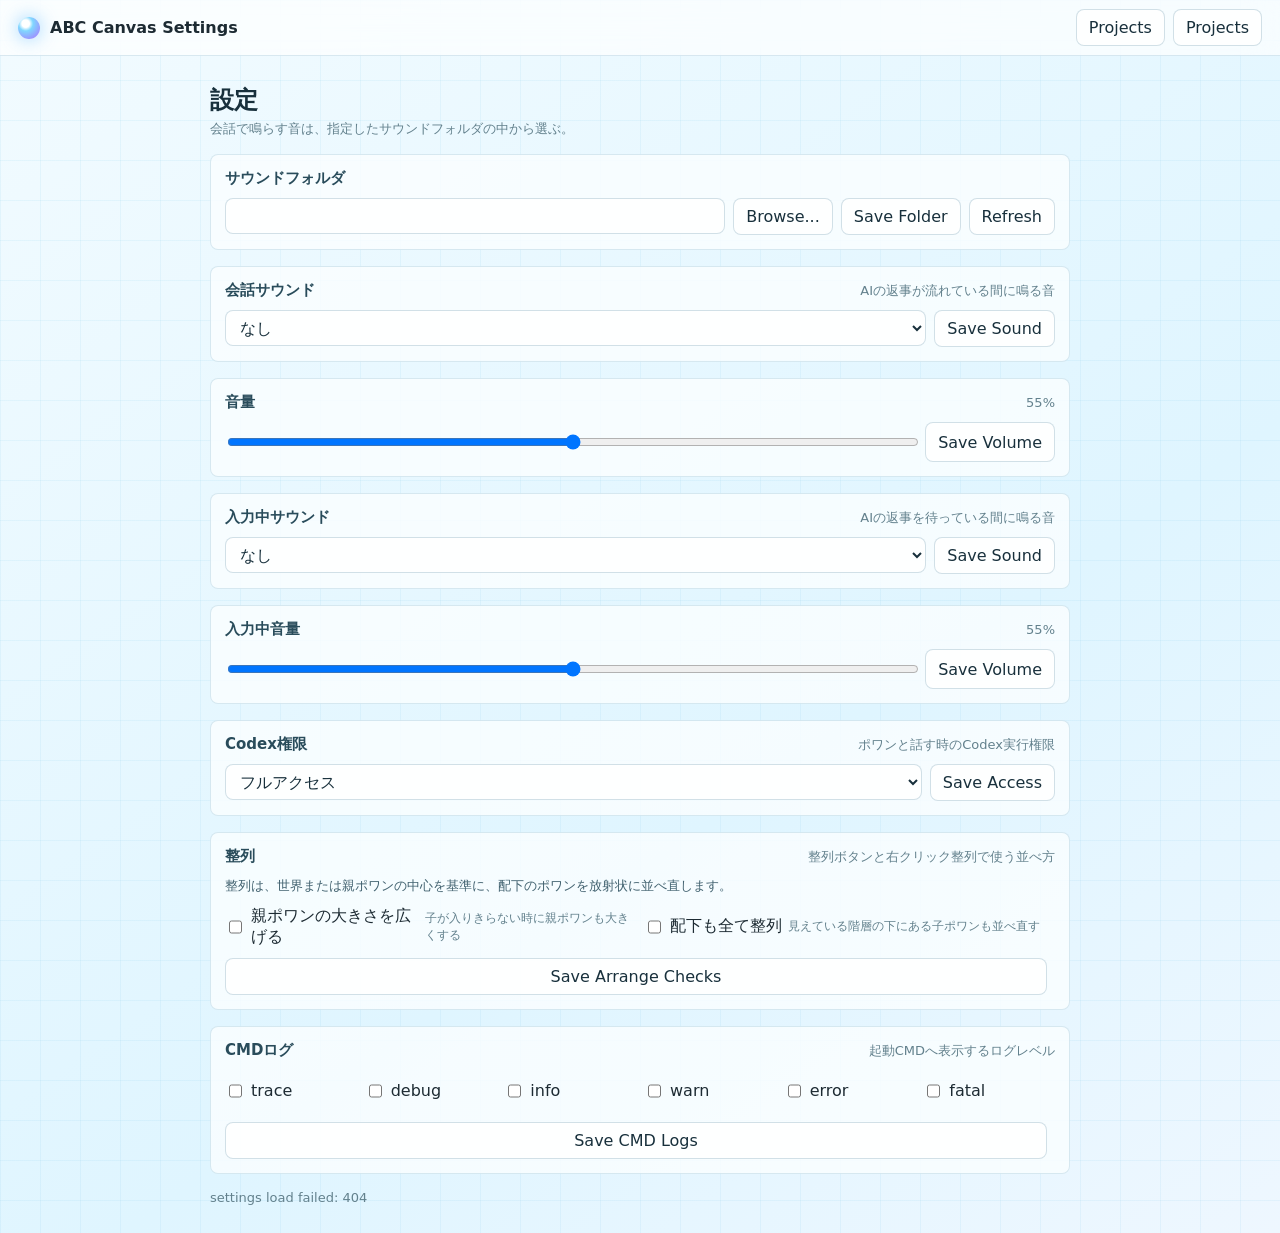
==== commit 39e1b586: "整列とREADMEを更新" ====
--- a/static/settings.html
+++ b/static/settings.html
@@ -105,20 +105,33 @@
         <section class="settings-section">
           <div class="settings-section-head">
             <h2>整列</h2>
-            <span class="settings-muted">右クリックの整列で使う間隔と大きさ</span>
+            <span class="settings-muted">整列ボタンと右クリック整列で使う並べ方</span>
           </div>
-          <div class="settings-range-row">
-            <span>間隔</span>
-            <input id="arrangeSpacingInput" type="range" min="0.7" max="1.4" step="0.05" />
-            <output id="arrangeSpacingValue">1.00</output>
-          </div>
-          <div class="settings-range-row">
-            <span>大きさ</span>
-            <input id="arrangeSizeInput" type="range" min="0.7" max="1.2" step="0.05" />
-            <output id="arrangeSizeValue">1.00</output>
+          <p class="settings-help">整列は、世界または親ポワンの中心を基準に、配下のポワンを放射状に並べ直します。</p>
+          <div class="settings-check-row">
+            <label><input id="arrangeResizeParentsInput" type="checkbox" /> 親ポワンの大きさを広げる <span class="settings-inline-help">子が入りきらない時に親ポワンも大きくする</span></label>
+            <label><input id="arrangeRecursiveInput" type="checkbox" /> 配下も全て整列 <span class="settings-inline-help">見えている階層の下にある子ポワンも並べ直す</span></label>
           </div>
           <div class="settings-action-row">
-            <button id="saveArrangeButton" type="button">Save Arrange</button>
+            <button id="saveArrangeButton" type="button">Save Arrange Checks</button>
+          </div>
+        </section>
+
+        <section class="settings-section">
+          <div class="settings-section-head">
+            <h2>CMDログ</h2>
+            <span class="settings-muted">起動CMDへ表示するログレベル</span>
+          </div>
+          <div class="settings-check-row" id="consoleLogLevelInputs">
+            <label><input type="checkbox" value="trace" /> trace</label>
+            <label><input type="checkbox" value="debug" /> debug</label>
+            <label><input type="checkbox" value="info" /> info</label>
+            <label><input type="checkbox" value="warn" /> warn</label>
+            <label><input type="checkbox" value="error" /> error</label>
+            <label><input type="checkbox" value="fatal" /> fatal</label>
+          </div>
+          <div class="settings-action-row">
+            <button id="saveConsoleLogLevelsButton" type="button">Save CMD Logs</button>
           </div>
         </section>
 
@@ -126,6 +139,6 @@
       </section>
     </main>
 
-    <script src="/static/settings.js?v=arrange-settings-1"></script>
+    <script src="/static/settings.js?v=wide-arrange-range-1"></script>
   </body>
 </html>
--- a/static/style.css
+++ b/static/style.css
@@ -285,6 +285,19 @@
   font-size: 13px;
 }
 
+.settings-help {
+  margin: 0;
+  color: #426270;
+  font-size: 13px;
+  line-height: 1.5;
+}
+
+.settings-inline-help {
+  color: #63818d;
+  font-size: 12px;
+  font-weight: 500;
+}
+
 .settings-section {
   display: grid;
   gap: 10px;
@@ -310,6 +323,7 @@
 .settings-sound-row,
 .settings-volume-row,
 .settings-range-row,
+.settings-check-row,
 .settings-action-row {
   display: grid;
   grid-template-columns: minmax(0, 1fr) auto auto;
@@ -327,6 +341,17 @@
 
 .settings-range-row {
   grid-template-columns: 64px minmax(0, 1fr) 56px;
+  align-items: center;
+}
+
+.settings-check-row {
+  grid-template-columns: repeat(auto-fit, minmax(82px, 1fr));
+  align-items: center;
+}
+
+.settings-check-row label {
+  display: inline-flex;
+  gap: 6px;
   align-items: center;
 }
 
@@ -660,7 +685,7 @@
   bottom: 14px;
   z-index: 18;
   display: grid;
-  grid-template-rows: auto minmax(0, 1fr) auto;
+  grid-template-rows: auto auto minmax(0, 1fr) auto;
   min-width: 320px;
   height: var(--conversation-panel-height);
   min-height: 190px;
@@ -678,7 +703,7 @@
 
 .conversation-panel.collapsed {
   bottom: 0;
-  grid-template-rows: 18px 0 0;
+  grid-template-rows: 18px 0 0 0;
   height: 18px;
   min-height: 18px;
   max-height: 18px;
@@ -689,6 +714,7 @@
 }
 
 .conversation-panel.collapsed .conversation-resize-handle,
+.conversation-panel.collapsed .conversation-tab-bar,
 .conversation-panel.collapsed .conversation-actions,
 .conversation-panel.collapsed .conversation-log,
 .conversation-panel.collapsed .conversation-form {
@@ -736,13 +762,116 @@
   user-select: none;
 }
 
+.conversation-tab-bar {
+  position: relative;
+  z-index: 3;
+  min-height: 32px;
+  display: flex;
+  align-items: end;
+  gap: 2px;
+  padding: 6px 8px 0;
+  overflow-x: auto;
+  overflow-y: hidden;
+  background: linear-gradient(180deg, rgba(229, 246, 253, 0.96), rgba(213, 237, 247, 0.92));
+  border-bottom: 1px solid rgba(95, 157, 185, 0.2);
+}
+
+.conversation-tab-bar[hidden] {
+  display: none;
+}
+
+.conversation-tab {
+  min-width: 116px;
+  max-width: 220px;
+  height: 28px;
+  display: grid;
+  grid-template-columns: minmax(0, 1fr) 22px;
+  align-items: center;
+  gap: 2px;
+  padding: 0 4px 0 10px;
+  border: 1px solid rgba(82, 142, 169, 0.26);
+  border-bottom: 0;
+  border-radius: 8px 8px 0 0;
+  background: rgba(238, 249, 253, 0.78);
+  color: #294c5b;
+}
+
+.conversation-tab.active {
+  height: 31px;
+  background: rgba(251, 254, 255, 0.98);
+  border-color: rgba(68, 127, 153, 0.34);
+  box-shadow: 0 -2px 8px rgba(59, 130, 165, 0.12);
+}
+
+.conversation-tab-label,
+.conversation-tab-close {
+  min-width: 0;
+  height: 24px;
+  padding: 0;
+  border: 0;
+  border-radius: 6px;
+  background: transparent;
+  color: inherit;
+  box-shadow: none;
+}
+
+.conversation-tab-label {
+  overflow: hidden;
+  text-overflow: ellipsis;
+  white-space: nowrap;
+  text-align: left;
+  font-size: 12px;
+  font-weight: 800;
+}
+
+.conversation-tab-close {
+  width: 22px;
+  font-size: 15px;
+  line-height: 1;
+  opacity: 0.66;
+}
+
+.conversation-tab-label:hover,
+.conversation-tab-close:hover {
+  background: rgba(95, 157, 185, 0.16);
+  box-shadow: none;
+}
+
+.conversation-tab-close:hover {
+  opacity: 1;
+}
+
+.conversation-tab-add {
+  flex: 0 0 auto;
+  width: 30px;
+  height: 28px;
+  padding: 0;
+  border: 1px solid rgba(82, 142, 169, 0.24);
+  border-bottom: 0;
+  border-radius: 8px 8px 0 0;
+  background: rgba(238, 249, 253, 0.72);
+  color: #294c5b;
+  font-size: 18px;
+  font-weight: 750;
+  line-height: 1;
+  box-shadow: none;
+}
+
+.conversation-tab-add:hover {
+  background: rgba(251, 254, 255, 0.94);
+  box-shadow: none;
+}
+
 .conversation-head {
+  position: relative;
+  z-index: 2;
   display: flex;
   align-items: center;
   justify-content: space-between;
   gap: 12px;
   padding: 10px 12px 8px;
   border-bottom: 1px solid rgba(95, 157, 185, 0.18);
+  background: rgba(251, 254, 255, 0.96);
 }
 
 .conversation-label {
@@ -832,6 +961,8 @@
 }
 
 .conversation-log {
+  position: relative;
+  z-index: 1;
   min-height: 0;
   display: grid;
   align-content: start;
@@ -1413,6 +1544,12 @@
   gap: 10px;
 }
 
+.panel-setting-group {
+  display: grid;
+  gap: 8px;
+  padding-top: 4px;
+}
+
 .setting-toggle {
   display: flex;
   align-items: center;
@@ -1421,6 +1558,12 @@
   color: #244f62;
   font-size: 13px;
   font-weight: 700;
+}
+
+.panel label.setting-toggle {
+  display: flex;
+  align-items: center;
+  grid-template-columns: none;
 }
 
 .setting-toggle input {
@@ -1914,63 +2057,6 @@
   right: -12px;
 }
 
-.nested-meaning .powan-drag-hit-top,
-.nested-meaning .powan-drag-hit-bottom {
-  left: 22%;
-  right: 22%;
-  height: 7px;
-}
-
-.nested-meaning .powan-drag-hit-top {
-  top: -7px;
-}
-
-.nested-meaning .powan-drag-hit-bottom {
-  bottom: -7px;
-}
-
-.nested-meaning .powan-drag-hit-left,
-.nested-meaning .powan-drag-hit-right {
-  top: 24%;
-  bottom: 24%;
-  width: 7px;
-}
-
-.nested-meaning .powan-drag-hit-left {
-  left: -7px;
-}
-
-.nested-meaning .powan-drag-hit-right {
-  right: -7px;
-}
-
-.nested-preview-meaning .powan-drag-hit-top,
-.nested-preview-meaning .powan-drag-hit-bottom {
-  height: 5px;
-  top: auto;
-}
-
-.nested-preview-meaning .powan-drag-hit-top {
-  top: -5px;
-}
-
-.nested-preview-meaning .powan-drag-hit-bottom {
-  bottom: -5px;
-}
-
-.nested-preview-meaning .powan-drag-hit-left,
-.nested-preview-meaning .powan-drag-hit-right {
-  width: 5px;
-}
-
-.nested-preview-meaning .powan-drag-hit-left {
-  left: -5px;
-}
-
-.nested-preview-meaning .powan-drag-hit-right {
-  right: -5px;
-}
-
 /* 常時soft-body: 箱の背景/縁/影を消し、SVG輪郭(.softbody-skin)を本体として見せる */
 .node.softbody-visual:not(.meaning-enter-pop):not(.meaning-release-pop):not(.meaning-shared-ghost),
 .nested-meaning.softbody-visual:not(.meaning-enter-pop):not(.meaning-release-pop):not(.meaning-shared-ghost),
@@ -2213,7 +2299,7 @@
   opacity: 0.78;
   position: relative;
   z-index: 6;
-  pointer-events: auto;
+  pointer-events: none;
 }
 
 .node.open-parent {
@@ -2231,6 +2317,7 @@
   position: absolute;
   display: grid;
   place-items: center;
+  pointer-events: auto;
   padding: 4px 9px;
   border: 1.5px solid color-mix(in srgb, var(--accent) 72%, #ffffff);
   background: var(--node-color);
@@ -2291,6 +2378,29 @@
   cursor: default;
 }
 
+.nested-preview-simple {
+  padding: 1px 4px;
+  border-width: 1px;
+  box-shadow: 0 0 7px color-mix(in srgb, var(--accent) 26%, transparent);
+  opacity: 0.78;
+}
+
+.nested-preview-simple.softbody-visual,
+.nested-preview-simple.drag-softbody {
+  background: var(--node-color);
+  border: 1px solid color-mix(in srgb, var(--accent) 72%, #ffffff);
+  box-shadow: 0 0 7px color-mix(in srgb, var(--accent) 26%, transparent);
+}
+
+.nested-preview-label {
+  color: rgba(35, 66, 78, 0.72);
+  font-size: clamp(3px, calc(var(--powan-face-size, 5px) * 0.5), 6px);
+  font-weight: 700;
+  line-height: 1.1;
+  text-overflow: clip;
+  white-space: normal;
+}
+
 .nested-preview-meaning.dragging {
   z-index: 30;
   opacity: 0.96;
@@ -2393,7 +2503,7 @@
   overflow-wrap: anywhere;
   word-break: break-word;
   text-align: center;
-  font-size: 13px;
+  font-size: var(--powan-body-size, 13px);
   line-height: 1.45;
   overflow: hidden;
   cursor: text;
@@ -2530,10 +2640,10 @@
 .nested-meaning > .node-body,
 .nested-preview-meaning > .node-body {
   width: 100%;
-  min-height: 2em;
-  height: 2em;
+  min-height: 2.8em;
+  height: 2.8em;
   color: rgba(35, 66, 78, 0.84);
-  font-size: clamp(5px, calc(var(--powan-face-size, 8px) * 0.72), 12px);
+  font-size: clamp(6px, calc(var(--powan-body-size, 8px) * 0.92), 22px);
   font-weight: 700;
   line-height: 1.25;
   pointer-events: none;
@@ -2549,12 +2659,22 @@
 }
 
 .nested-preview-meaning > .node-body {
-  height: 1.35em;
-  min-height: 1.35em;
+  height: 2.4em;
+  min-height: 2.4em;
   color: rgba(35, 66, 78, 0.72);
-  font-size: clamp(3px, calc(var(--powan-face-size, 5px) * 0.48), 5px);
+  font-size: clamp(4px, calc(var(--powan-body-size, 5px) * 0.58), 10px);
   line-height: 1.12;
-  white-space: nowrap;
+  white-space: normal;
+}
+
+.nested-preview-simple > .node-body {
+  font-size: clamp(2px, calc(var(--powan-body-size, 5px) * 0.52), 14px);
+  line-height: 1.08;
+}
+
+.nested-preview-simple .powan-face-button {
+  top: 2%;
+  right: 3%;
 }
 
 .nested-preview-meaning > .node-body::placeholder {
@@ -2707,6 +2827,7 @@
   top: 18%;
   right: 10%;
   z-index: 18;
+  pointer-events: auto;
   width: 1.45em;
   height: 1.45em;
   padding: 0;
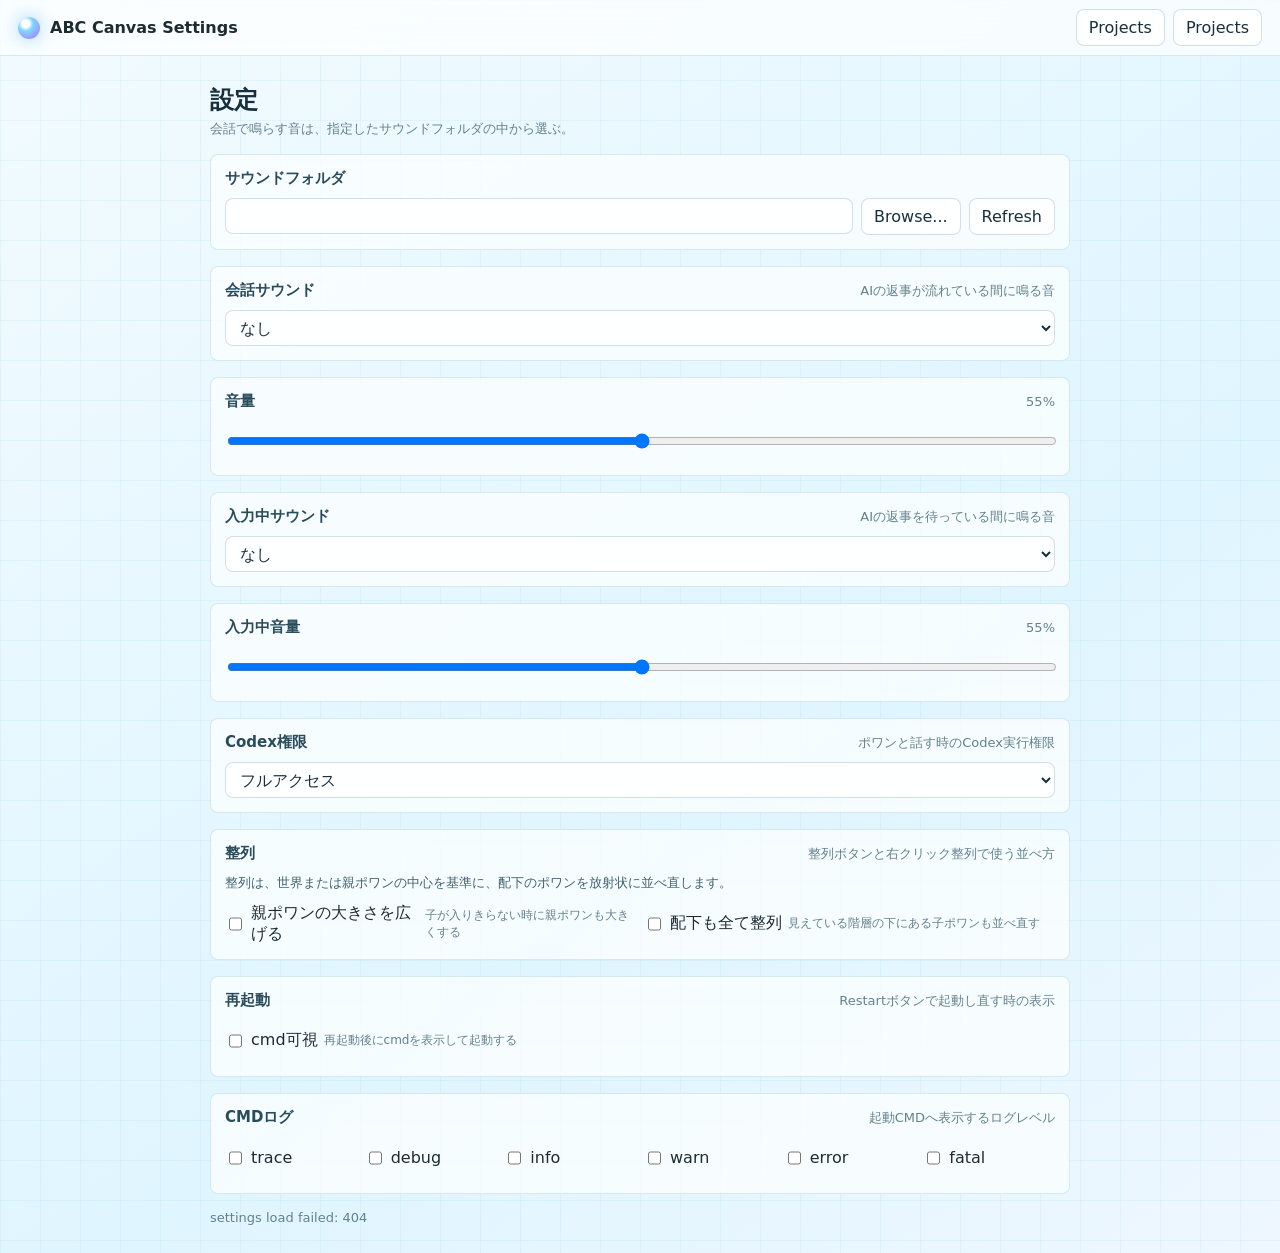
==== commit 0cce4092: "コード送信と設定操作を更新" ====
--- a/static/settings.html
+++ b/static/settings.html
@@ -5,7 +5,7 @@
     <meta name="viewport" content="width=device-width, initial-scale=1" />
     <title>ABC Canvas Settings</title>
     <link rel="icon" href="data:," />
-    <link rel="stylesheet" href="/static/style.css?v=arrange-settings-1" />
+    <link rel="stylesheet" href="/static/style.css?v=settings-autosave-1" />
   </head>
   <body class="settings-page">
     <header class="topbar">
@@ -34,7 +34,7 @@
           <div class="settings-folder-row">
             <input id="soundFolderInput" type="text" autocomplete="off" spellcheck="false" />
             <button id="browseSoundFolderButton" type="button">Browse...</button>
-            <button id="saveSoundFolderButton" type="button">Save Folder</button>
+            <button id="saveSoundFolderButton" type="button" hidden>Save Folder</button>
             <button id="refreshSoundButton" type="button">Refresh</button>
           </div>
         </section>
@@ -48,7 +48,7 @@
             <select id="settingsSoundSelect">
               <option value="">なし</option>
             </select>
-            <button id="saveConversationSoundButton" type="button">Save Sound</button>
+            <button id="saveConversationSoundButton" type="button" hidden>Save Sound</button>
           </div>
         </section>
 
@@ -59,7 +59,7 @@
           </div>
           <div class="settings-volume-row">
             <input id="soundVolumeInput" type="range" min="0" max="1" step="0.01" />
-            <button id="saveSoundVolumeButton" type="button">Save Volume</button>
+            <button id="saveSoundVolumeButton" type="button" hidden>Save Volume</button>
           </div>
         </section>
 
@@ -72,7 +72,7 @@
             <select id="settingsInputSoundSelect">
               <option value="">なし</option>
             </select>
-            <button id="saveInputSoundButton" type="button">Save Sound</button>
+            <button id="saveInputSoundButton" type="button" hidden>Save Sound</button>
           </div>
         </section>
 
@@ -83,7 +83,7 @@
           </div>
           <div class="settings-volume-row">
             <input id="inputSoundVolumeInput" type="range" min="0" max="1" step="0.01" />
-            <button id="saveInputSoundVolumeButton" type="button">Save Volume</button>
+            <button id="saveInputSoundVolumeButton" type="button" hidden>Save Volume</button>
           </div>
         </section>
 
@@ -98,7 +98,7 @@
               <option value="workspace-write">ワークスペース書き込み</option>
               <option value="read-only">読み取り専用</option>
             </select>
-            <button id="saveCodexSandboxButton" type="button">Save Access</button>
+            <button id="saveCodexSandboxButton" type="button" hidden>Save Access</button>
           </div>
         </section>
 
@@ -113,7 +113,20 @@
             <label><input id="arrangeRecursiveInput" type="checkbox" /> 配下も全て整列 <span class="settings-inline-help">見えている階層の下にある子ポワンも並べ直す</span></label>
           </div>
           <div class="settings-action-row">
-            <button id="saveArrangeButton" type="button">Save Arrange Checks</button>
+            <button id="saveArrangeButton" type="button" hidden>Save Arrange Checks</button>
+          </div>
+        </section>
+
+        <section class="settings-section">
+          <div class="settings-section-head">
+            <h2>再起動</h2>
+            <span class="settings-muted">Restartボタンで起動し直す時の表示</span>
+          </div>
+          <div class="settings-check-row">
+            <label><input id="restartVisibleConsoleInput" type="checkbox" /> cmd可視 <span class="settings-inline-help">再起動後にcmdを表示して起動する</span></label>
+          </div>
+          <div class="settings-action-row">
+            <button id="saveRestartVisibleConsoleButton" type="button" hidden>Save Restart</button>
           </div>
         </section>
 
@@ -131,7 +144,7 @@
             <label><input type="checkbox" value="fatal" /> fatal</label>
           </div>
           <div class="settings-action-row">
-            <button id="saveConsoleLogLevelsButton" type="button">Save CMD Logs</button>
+            <button id="saveConsoleLogLevelsButton" type="button" hidden>Save CMD Logs</button>
           </div>
         </section>
 
@@ -139,6 +152,6 @@
       </section>
     </main>
 
-    <script src="/static/settings.js?v=wide-arrange-range-1"></script>
+    <script src="/static/settings.js?v=settings-autosave-1"></script>
   </body>
 </html>
--- a/static/style.css
+++ b/static/style.css
@@ -96,6 +96,18 @@
   background: rgba(255, 246, 246, 0.86);
   color: #7b2e2e;
   font-weight: 750;
+}
+
+.restart-button {
+  border-color: rgba(67, 132, 157, 0.34);
+  background: rgba(236, 250, 255, 0.86);
+  color: #28596b;
+  font-weight: 750;
+}
+
+.restart-button:hover {
+  background: #f1fbff;
+  box-shadow: 0 6px 18px rgba(50, 126, 160, 0.14);
 }
 
 .shutdown-button:hover {
@@ -331,12 +343,12 @@
 }
 
 .settings-folder-row {
-  grid-template-columns: minmax(0, 1fr) auto auto auto;
+  grid-template-columns: minmax(0, 1fr) auto auto;
 }
 
 .settings-sound-row,
 .settings-volume-row {
-  grid-template-columns: minmax(0, 1fr) auto;
+  grid-template-columns: minmax(0, 1fr);
 }
 
 .settings-range-row {
@@ -356,7 +368,7 @@
 }
 
 .settings-action-row {
-  grid-template-columns: minmax(0, 1fr) auto;
+  display: none;
 }
 
 .settings-folder-row input,
@@ -907,7 +919,8 @@
 }
 
 .conversation-auto-summary,
-.conversation-tree-context {
+.conversation-tree-context,
+.conversation-direct-code-context {
   display: inline-flex;
   align-items: center;
   gap: 4px;
@@ -1163,7 +1176,7 @@
 
 .conversation-form {
   display: grid;
-  grid-template-columns: minmax(0, 1fr) auto auto;
+  grid-template-columns: minmax(0, 1fr) auto auto auto;
   gap: 8px;
   padding: 10px 12px 12px;
   border-top: 1px solid rgba(95, 157, 185, 0.16);
@@ -1201,6 +1214,12 @@
 .conversation-cancel-button {
   border-color: rgba(168, 74, 74, 0.38);
   color: #8a3030;
+}
+
+.conversation-code-send-button {
+  border-color: rgba(67, 132, 157, 0.34);
+  color: #28596b;
+  background: rgba(232, 249, 255, 0.84);
 }
 
 .conversation-form input {
@@ -1476,6 +1495,7 @@
 
 body.panel-collapsed .normal-panel,
 body.panel-collapsed .code-panel,
+body.panel-collapsed .panel-tabs,
 body.panel-collapsed .panel-resize-handle {
   display: none !important;
 }
@@ -1511,21 +1531,43 @@
   user-select: none !important;
 }
 
-.panel.code-mode {
-  padding: 0;
-  overflow: hidden;
-  background: #05070b;
-  border-left-color: rgba(255, 218, 87, 0.24);
-}
-
-body.panel-collapsed .panel.code-mode {
-  padding: 8px 4px;
-  background: rgba(250, 254, 255, 0.9);
-  border-left-color: rgba(95, 157, 185, 0.24);
-}
-
 .normal-panel[hidden] {
   display: none;
+}
+
+.panel-tabs {
+  display: grid;
+  grid-template-columns: repeat(3, minmax(0, 1fr));
+  gap: 6px;
+  margin-bottom: 14px;
+}
+
+.panel-tab {
+  min-width: 0;
+  min-height: 34px;
+  padding: 6px 8px;
+  border: 1px solid rgba(68, 127, 153, 0.2);
+  border-radius: 6px;
+  background: rgba(255, 255, 255, 0.72);
+  color: #294c5b;
+  font-size: 12px;
+  font-weight: 800;
+}
+
+.panel-tab:hover {
+  background: rgba(255, 255, 255, 0.94);
+}
+
+.panel-tab.active,
+.panel-tab[aria-selected="true"] {
+  border-color: rgba(44, 119, 151, 0.36);
+  background: rgba(128, 215, 255, 0.22);
+  color: #163746;
+  box-shadow: inset 0 -3px 0 var(--accent, #8ddcff);
+}
+
+.panel-tab-pane[hidden] {
+  display: none !important;
 }
 
 .panel-section {
@@ -1583,12 +1625,14 @@
 }
 
 .code-panel {
-  height: 100%;
-  min-height: calc(100vh - 56px);
+  height: calc(100vh - 96px);
+  min-height: 420px;
   display: grid;
   grid-template-rows: auto minmax(0, 1fr);
   background: #05070b;
   color: #d8e1ea;
+  border-radius: 6px;
+  overflow: hidden;
 }
 
 .code-panel[hidden] {
@@ -1821,28 +1865,28 @@
 
 .node.drag-softbody::before,
 .node.drag-softbody::after,
-.node.drag-softbody .node-body,
-.node.drag-softbody .powan-face-button,
+.node.drag-softbody > .node-body,
+.node.drag-softbody > .powan-face-button,
 .nested-meaning.drag-softbody::before,
 .nested-meaning.drag-softbody::after,
-.nested-meaning.drag-softbody .node-body,
-.nested-meaning.drag-softbody .powan-face-button,
+.nested-meaning.drag-softbody > .node-body,
+.nested-meaning.drag-softbody > .powan-face-button,
 .nested-preview-meaning.drag-softbody::before,
 .nested-preview-meaning.drag-softbody::after,
-.nested-preview-meaning.drag-softbody .node-body,
-.nested-preview-meaning.drag-softbody .powan-face-button,
+.nested-preview-meaning.drag-softbody > .node-body,
+.nested-preview-meaning.drag-softbody > .powan-face-button,
 .node.softbody-visual::before,
 .node.softbody-visual::after,
-.node.softbody-visual .node-body,
-.node.softbody-visual .powan-face-button,
+.node.softbody-visual > .node-body,
+.node.softbody-visual > .powan-face-button,
 .nested-meaning.softbody-visual::before,
 .nested-meaning.softbody-visual::after,
-.nested-meaning.softbody-visual .node-body,
-.nested-meaning.softbody-visual .powan-face-button,
+.nested-meaning.softbody-visual > .node-body,
+.nested-meaning.softbody-visual > .powan-face-button,
 .nested-preview-meaning.softbody-visual::before,
 .nested-preview-meaning.softbody-visual::after,
-.nested-preview-meaning.softbody-visual .node-body,
-.nested-preview-meaning.softbody-visual .powan-face-button {
+.nested-preview-meaning.softbody-visual > .node-body,
+.nested-preview-meaning.softbody-visual > .powan-face-button {
   transform: translate(var(--powan-visual-content-x, 0), var(--powan-visual-content-y, 0));
 }
 
@@ -1960,18 +2004,16 @@
 
 .node.holding-meaning {
   box-shadow:
-    0 0 0 4px rgba(255, 255, 255, 0.92),
-    0 0 0 9px color-mix(in srgb, var(--accent) 50%, transparent),
-    0 0 34px color-mix(in srgb, var(--accent) 58%, transparent),
+    0 0 24px color-mix(in srgb, var(--accent) 58%, transparent),
+    0 0 48px color-mix(in srgb, var(--accent) 28%, transparent),
     0 18px 40px rgba(62, 129, 158, 0.22);
 }
 
 .node.releasing-meaning,
 .nested-meaning.releasing-meaning {
   box-shadow:
-    0 0 0 4px rgba(255, 255, 255, 0.86),
-    0 0 0 8px color-mix(in srgb, var(--accent) 44%, transparent),
-    0 0 26px color-mix(in srgb, var(--accent) 62%, transparent);
+    0 0 22px color-mix(in srgb, var(--accent) 58%, transparent),
+    0 0 42px color-mix(in srgb, var(--accent) 28%, transparent);
 }
 
 .node.holding-meaning > .softbody-skin {
@@ -2128,34 +2170,33 @@
 .softbody-visual.selected > .softbody-skin,
 .drag-softbody.selected .softbody-skin {
   filter:
-    drop-shadow(0 0 8px var(--accent))
-    drop-shadow(0 0 20px color-mix(in srgb, var(--accent) 70%, transparent));
-}
-
-.softbody-visual.selected > .softbody-skin .softbody-path {
+    drop-shadow(0 0 12px color-mix(in srgb, var(--accent) 76%, transparent))
+    drop-shadow(0 0 24px color-mix(in srgb, var(--accent) 48%, transparent));
+}
+
+.softbody-visual.selected > .softbody-skin .softbody-path,
+.drag-softbody.selected > .softbody-skin .softbody-path {
   stroke: var(--accent);
-  stroke-width: 3;
+  stroke-width: 2;
 }
 
 .node.drag-edge:not(.selected),
 .nested-meaning.drag-edge:not(.selected),
 .nested-preview-meaning.drag-edge:not(.selected) {
   box-shadow:
-    0 0 0 3px rgba(255, 255, 255, 0.88),
-    0 0 16px color-mix(in srgb, var(--accent) 86%, transparent),
-    0 0 34px color-mix(in srgb, var(--accent) 44%, transparent);
+    0 0 14px color-mix(in srgb, var(--accent) 70%, transparent),
+    0 0 32px color-mix(in srgb, var(--accent) 36%, transparent);
 }
 
 .softbody-visual.drag-edge:not(.selected) > .softbody-skin {
   filter:
-    drop-shadow(0 0 6px rgba(255, 255, 255, 0.9))
-    drop-shadow(0 0 16px color-mix(in srgb, var(--accent) 78%, transparent))
-    drop-shadow(0 0 30px color-mix(in srgb, var(--accent) 42%, transparent));
+    drop-shadow(0 0 14px color-mix(in srgb, var(--accent) 72%, transparent))
+    drop-shadow(0 0 28px color-mix(in srgb, var(--accent) 34%, transparent));
 }
 
 .softbody-visual.drag-edge:not(.selected) > .softbody-skin .softbody-path {
-  stroke: color-mix(in srgb, var(--accent) 92%, #ffffff);
-  stroke-width: 3.2;
+  stroke: color-mix(in srgb, var(--accent) 72%, #ffffff);
+  stroke-width: 2;
 }
 
 .node.drag-stretching {
@@ -2183,11 +2224,9 @@
   opacity: 0.98;
   z-index: 24;
   box-shadow:
-    0 0 0 3px var(--accent),
-    0 0 12px 3px var(--accent),
-    0 0 26px 8px color-mix(in srgb, var(--accent) 85%, transparent),
-    0 0 48px 18px color-mix(in srgb, var(--accent) 55%, transparent),
-    0 0 80px 30px color-mix(in srgb, var(--accent) 32%, transparent);
+    0 0 18px color-mix(in srgb, var(--accent) 78%, transparent),
+    0 0 42px color-mix(in srgb, var(--accent) 42%, transparent),
+    0 0 76px color-mix(in srgb, var(--accent) 22%, transparent);
 }
 
 .node.glow {
@@ -2259,16 +2298,15 @@
 
 .node.drop-target {
   box-shadow:
-    0 0 0 4px rgba(255, 255, 255, 0.92),
-    0 0 0 9px color-mix(in srgb, var(--accent) 50%, transparent),
+    0 0 24px color-mix(in srgb, var(--accent) 54%, transparent),
+    0 0 48px color-mix(in srgb, var(--accent) 26%, transparent),
     0 18px 40px rgba(62, 129, 158, 0.22);
 }
 
 .nested-meaning.drop-target {
   box-shadow:
-    0 0 0 3px rgba(255, 255, 255, 0.92),
-    0 0 0 7px color-mix(in srgb, var(--accent) 52%, transparent),
-    0 0 20px color-mix(in srgb, var(--accent) 62%, transparent);
+    0 0 20px color-mix(in srgb, var(--accent) 58%, transparent),
+    0 0 40px color-mix(in srgb, var(--accent) 26%, transparent);
 }
 
 .node.selected.glow,
@@ -2276,11 +2314,9 @@
 .nested-preview-meaning.selected {
   border-color: var(--accent);
   box-shadow:
-    0 0 0 3px var(--accent),
-    0 0 12px 3px var(--accent),
-    0 0 26px 8px color-mix(in srgb, var(--accent) 85%, transparent),
-    0 0 48px 18px color-mix(in srgb, var(--accent) 55%, transparent),
-    0 0 80px 30px color-mix(in srgb, var(--accent) 32%, transparent);
+    0 0 18px color-mix(in srgb, var(--accent) 78%, transparent),
+    0 0 42px color-mix(in srgb, var(--accent) 42%, transparent),
+    0 0 76px color-mix(in srgb, var(--accent) 22%, transparent);
 }
 
 .nested-layer {
@@ -2289,13 +2325,22 @@
   pointer-events: none;
   z-index: 3;
   overflow: visible;
+  transform: translate(var(--powan-visual-content-x, 0), var(--powan-visual-content-y, 0)) scale(var(--nested-layer-scale, 0.5)) !important;
+  transform-origin: center center;
+}
+
+.node.dragging > .nested-layer,
+.node.drag-softbody > .nested-layer,
+.node.softbody-visual > .nested-layer {
+  transform: translate(var(--powan-visual-content-x, 0), var(--powan-visual-content-y, 0)) scale(var(--nested-layer-scale, 0.5)) !important;
+  transform-origin: center center;
 }
 
 .node.has-nested-meanings {
   background: color-mix(in srgb, var(--node-color) 55%, transparent);
 }
 
-.node.has-nested-meanings .node-body {
+.node.has-nested-meanings > .node-body {
   opacity: 0.78;
   position: relative;
   z-index: 6;
@@ -2354,6 +2399,8 @@
   inset: 0;
   z-index: 2;
   pointer-events: none;
+  transform: translate(var(--powan-visual-content-x, 0), var(--powan-visual-content-y, 0));
+  transform-origin: center center;
 }
 
 .nested-preview-meaning {
@@ -2381,8 +2428,10 @@
 .nested-preview-simple {
   padding: 1px 4px;
   border-width: 1px;
+  opacity: 0.86;
+  background: #ffffff;
+  border-color: color-mix(in srgb, var(--accent) 72%, #ffffff);
   box-shadow: 0 0 7px color-mix(in srgb, var(--accent) 26%, transparent);
-  opacity: 0.78;
 }
 
 .nested-preview-simple.softbody-visual,
@@ -2399,12 +2448,14 @@
   line-height: 1.1;
   text-overflow: clip;
   white-space: normal;
+  z-index: 6;
 }
 
 .nested-preview-meaning.dragging {
   z-index: 30;
   opacity: 0.96;
   transition: none;
+  animation: none;
   transform-origin: var(--nested-drag-origin-x, 50%) var(--nested-drag-origin-y, 50%);
   transform: rotate(var(--nested-drag-angle)) scale(var(--nested-drag-stretch), var(--nested-drag-squash)) rotate(calc(-1 * var(--nested-drag-angle)));
   cursor: grabbing;
@@ -2418,9 +2469,8 @@
 
 .nested-preview-meaning.drop-target {
   box-shadow:
-    0 0 0 2px rgba(255, 255, 255, 0.94),
-    0 0 0 5px color-mix(in srgb, var(--accent) 54%, transparent),
-    0 0 14px color-mix(in srgb, var(--accent) 64%, transparent);
+    0 0 14px color-mix(in srgb, var(--accent) 58%, transparent),
+    0 0 28px color-mix(in srgb, var(--accent) 24%, transparent);
 }
 
 .nested-preview-meaning.nested-release-bounce {
@@ -2659,17 +2709,31 @@
 }
 
 .nested-preview-meaning > .node-body {
-  height: 2.4em;
-  min-height: 2.4em;
+  position: absolute;
+  inset: 12% 10% 10%;
+  width: auto;
+  height: auto;
+  min-height: 0;
+  padding: 0;
   color: rgba(35, 66, 78, 0.72);
   font-size: clamp(4px, calc(var(--powan-body-size, 5px) * 0.58), 10px);
-  line-height: 1.12;
+  line-height: 1.05;
   white-space: normal;
+  display: flex;
+  align-items: center;
+  justify-content: center;
 }
 
 .nested-preview-simple > .node-body {
-  font-size: clamp(2px, calc(var(--powan-body-size, 5px) * 0.52), 14px);
-  line-height: 1.08;
+  inset: 10% 8%;
+  font-size: clamp(3px, calc(var(--powan-body-size, 5px) * 0.58), 14px);
+  line-height: 1.02;
+}
+
+.nested-preview-simple[data-preview-depth="2"] > .node-body {
+  inset: 4% 4%;
+  font-size: clamp(3px, calc(var(--powan-body-size, 5px) * 0.72), 9px);
+  line-height: 1;
 }
 
 .nested-preview-simple .powan-face-button {
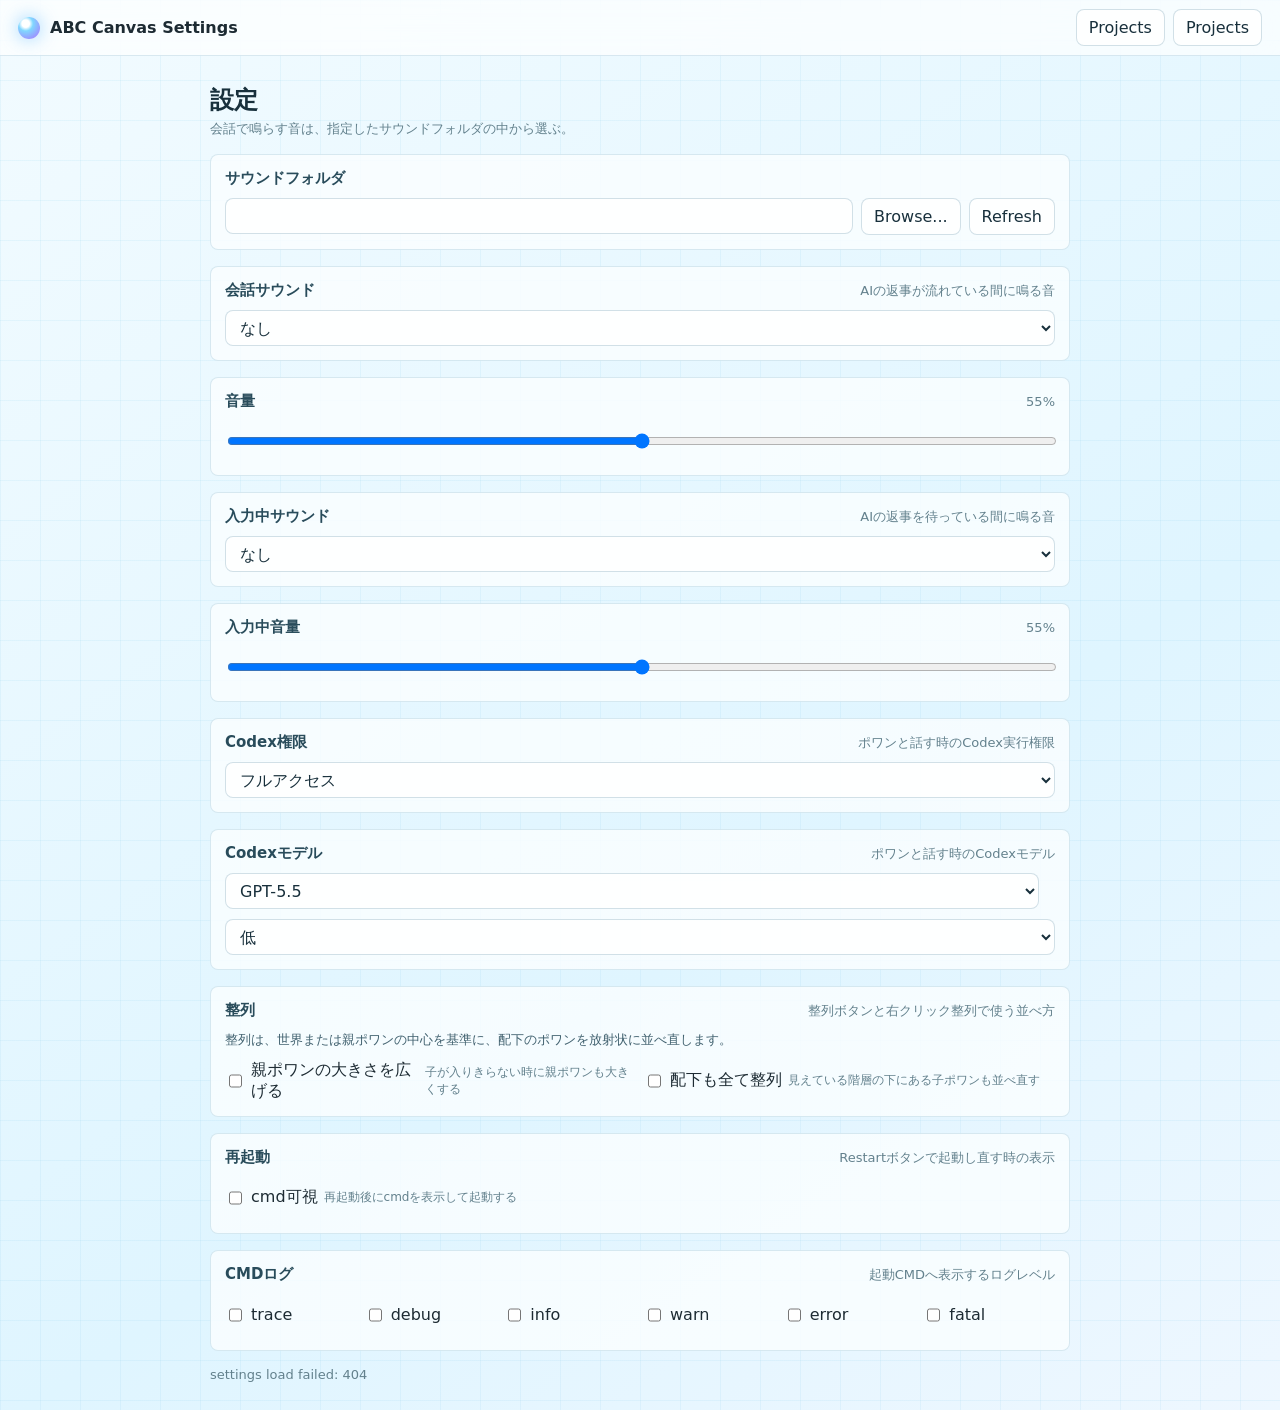
==== commit 1ff30dbf: "Codexモデル設定を追加" ====
--- a/static/settings.html
+++ b/static/settings.html
@@ -5,7 +5,7 @@
     <meta name="viewport" content="width=device-width, initial-scale=1" />
     <title>ABC Canvas Settings</title>
     <link rel="icon" href="data:," />
-    <link rel="stylesheet" href="/static/style.css?v=settings-autosave-1" />
+    <link rel="stylesheet" href="/static/style.css?v=settings-codex-model-1" />
   </head>
   <body class="settings-page">
     <header class="topbar">
@@ -104,6 +104,30 @@
 
         <section class="settings-section">
           <div class="settings-section-head">
+            <h2>Codexモデル</h2>
+            <span class="settings-muted">ポワンと話す時のCodexモデル</span>
+          </div>
+          <div class="settings-folder-row">
+            <select id="codexModelInput">
+              <option value="gpt-5.5">GPT-5.5</option>
+              <option value="gpt-5.4">GPT-5.4</option>
+              <option value="gpt-5.4-mini">GPT-5.4-Mini</option>
+              <option value="gpt-5.3-codex-spark">GPT-5.3-Codex-Spark</option>
+            </select>
+            <button id="saveCodexModelButton" type="button" hidden>Save Model</button>
+          </div>
+          <div class="settings-sound-row">
+            <select id="codexReasoningEffortSelect">
+              <option value="low">低</option>
+              <option value="medium">中</option>
+              <option value="high">高</option>
+              <option value="very_high">非常に高い</option>
+            </select>
+          </div>
+        </section>
+
+        <section class="settings-section">
+          <div class="settings-section-head">
             <h2>整列</h2>
             <span class="settings-muted">整列ボタンと右クリック整列で使う並べ方</span>
           </div>
@@ -152,6 +176,6 @@
       </section>
     </main>
 
-    <script src="/static/settings.js?v=settings-autosave-1"></script>
+    <script src="/static/settings.js?v=settings-codex-model-1"></script>
   </body>
 </html>
--- a/static/style.css
+++ b/static/style.css
@@ -73,6 +73,90 @@
   background: rgba(255, 255, 255, 0.84);
   color: #18303c;
   border-radius: 8px;
+}
+
+#titleFontFamilySelect {
+  font-family: var(--powan-title-font-family, "Segoe UI", "Yu Gothic UI", "Yu Gothic", sans-serif);
+}
+
+#titleFontFamilySelect option[value=""] {
+  font-family: "Segoe UI", "Yu Gothic UI", "Yu Gothic", sans-serif;
+}
+
+#titleFontFamilySelect option[value="Dela Gothic One"] {
+  font-family: "Dela Gothic One", "Segoe UI", "Yu Gothic UI", "Yu Gothic", sans-serif;
+}
+
+#titleFontFamilySelect option[value="Hachi Maru Pop"] {
+  font-family: "Hachi Maru Pop", "Segoe UI", "Yu Gothic UI", "Yu Gothic", sans-serif;
+}
+
+#titleFontFamilySelect option[value="Klee One"] {
+  font-family: "Klee One", "Segoe UI", "Yu Gothic UI", "Yu Gothic", sans-serif;
+}
+
+#titleFontFamilySelect option[value="RocknRoll One"] {
+  font-family: "RocknRoll One", "Segoe UI", "Yu Gothic UI", "Yu Gothic", sans-serif;
+}
+
+#titleFontFamilySelect option[value="New Tegomin"] {
+  font-family: "New Tegomin", "Segoe UI", "Yu Gothic UI", "Yu Gothic", sans-serif;
+}
+
+#titleFontFamilySelect option[value="Train One"] {
+  font-family: "Train One", "Segoe UI", "Yu Gothic UI", "Yu Gothic", sans-serif;
+}
+
+#titleFontFamilySelect option[value="DotGothic16"] {
+  font-family: "DotGothic16", "Segoe UI", "Yu Gothic UI", "Yu Gothic", sans-serif;
+}
+
+#titleFontFamilySelect option[value="Reggae One"] {
+  font-family: "Reggae One", "Segoe UI", "Yu Gothic UI", "Yu Gothic", sans-serif;
+}
+
+#titleFontFamilySelect option[value="Yuji Syuku"] {
+  font-family: "Yuji Syuku", "Segoe UI", "Yu Gothic UI", "Yu Gothic", sans-serif;
+}
+
+#titleFontFamilySelect option[value="Yuji Boku"] {
+  font-family: "Yuji Boku", "Segoe UI", "Yu Gothic UI", "Yu Gothic", sans-serif;
+}
+
+#titleFontFamilySelect option[value="Mochiy Pop One"] {
+  font-family: "Mochiy Pop One", "Segoe UI", "Yu Gothic UI", "Yu Gothic", sans-serif;
+}
+
+#titleFontFamilySelect option[value="Kaisei HarunoUmi"] {
+  font-family: "Kaisei HarunoUmi", "Segoe UI", "Yu Gothic UI", "Yu Gothic", sans-serif;
+}
+
+#titleFontFamilySelect option[value="Shippori Antique"] {
+  font-family: "Shippori Antique", "Segoe UI", "Yu Gothic UI", "Yu Gothic", sans-serif;
+}
+
+#titleFontFamilySelect option[value="Stick"] {
+  font-family: "Stick", "Segoe UI", "Yu Gothic UI", "Yu Gothic", sans-serif;
+}
+
+#titleFontFamilySelect option[value="Rampart One"] {
+  font-family: "Rampart One", "Segoe UI", "Yu Gothic UI", "Yu Gothic", sans-serif;
+}
+
+#titleFontFamilySelect option[value="Zen Antique"] {
+  font-family: "Zen Antique", "Segoe UI", "Yu Gothic UI", "Yu Gothic", sans-serif;
+}
+
+#titleFontFamilySelect option[value="Mochiy Pop P One"] {
+  font-family: "Mochiy Pop P One", "Segoe UI", "Yu Gothic UI", "Yu Gothic", sans-serif;
+}
+
+#titleFontFamilySelect option[value="Zen Kurenaido"] {
+  font-family: "Zen Kurenaido", "Segoe UI", "Yu Gothic UI", "Yu Gothic", sans-serif;
+}
+
+#titleFontFamilySelect option[value="Yusei Magic"] {
+  font-family: "Yusei Magic", "Segoe UI", "Yu Gothic UI", "Yu Gothic", sans-serif;
 }
 
 button {
@@ -1274,7 +1358,6 @@
   position: absolute;
   inset: 0;
   transform-origin: 0 0;
-  will-change: transform;
 }
 
 .world-boundary {
@@ -1537,7 +1620,7 @@
 
 .panel-tabs {
   display: grid;
-  grid-template-columns: repeat(3, minmax(0, 1fr));
+  grid-template-columns: repeat(4, minmax(0, 1fr));
   gap: 6px;
   margin-bottom: 14px;
 }
@@ -1568,6 +1651,74 @@
 
 .panel-tab-pane[hidden] {
   display: none !important;
+}
+
+.conversation-history-panel {
+  gap: 10px;
+}
+
+.conversation-history-head {
+  display: flex;
+  align-items: center;
+  justify-content: space-between;
+  gap: 8px;
+}
+
+.conversation-history-head button {
+  min-height: 28px;
+  padding: 4px 10px;
+  font-size: 12px;
+}
+
+.conversation-history-list {
+  display: grid;
+  gap: 8px;
+  min-height: 84px;
+}
+
+.conversation-history-empty,
+.conversation-history-loading {
+  padding: 10px;
+  border: 1px dashed rgba(68, 127, 153, 0.28);
+  border-radius: 6px;
+  color: #4b7182;
+  font-size: 12px;
+  font-weight: 700;
+}
+
+.conversation-history-item {
+  width: 100%;
+  display: grid;
+  gap: 4px;
+  padding: 9px 10px;
+  border: 1px solid rgba(68, 127, 153, 0.18);
+  border-radius: 6px;
+  background: rgba(255, 255, 255, 0.72);
+  color: #244f62;
+  text-align: left;
+}
+
+.conversation-history-item:hover {
+  background: rgba(255, 255, 255, 0.94);
+  border-color: rgba(44, 119, 151, 0.32);
+}
+
+.conversation-history-title {
+  overflow: hidden;
+  text-overflow: ellipsis;
+  white-space: nowrap;
+  font-size: 12px;
+  font-weight: 900;
+}
+
+.conversation-history-meta,
+.conversation-history-preview {
+  overflow: hidden;
+  text-overflow: ellipsis;
+  white-space: nowrap;
+  color: #5f7f8f;
+  font-size: 11px;
+  font-weight: 700;
 }
 
 .panel-section {
@@ -1807,6 +1958,8 @@
 .nested-preview-meaning {
   --powan-visual-content-x: 0px;
   --powan-visual-content-y: 0px;
+  --powan-text-center-x: calc(50% + var(--powan-visual-content-x, 0px));
+  --powan-text-center-y: calc(50% + var(--powan-visual-content-y, 0px));
   --powan-child-push-x: 0px;
   --powan-child-push-y: 0px;
   --powan-morph-duration: 7s;
@@ -2073,30 +2226,30 @@
 .powan-drag-hit-bottom {
   left: 22%;
   right: 22%;
-  height: 12px;
+  height: var(--powan-drag-hit-size, 12px);
 }
 
 .powan-drag-hit-top {
-  top: -12px;
+  top: calc(-1 * var(--powan-drag-hit-size, 12px));
 }
 
 .powan-drag-hit-bottom {
-  bottom: -12px;
+  bottom: calc(-1 * var(--powan-drag-hit-size, 12px));
 }
 
 .powan-drag-hit-left,
 .powan-drag-hit-right {
   top: 24%;
   bottom: 24%;
-  width: 12px;
+  width: var(--powan-drag-hit-size, 12px);
 }
 
 .powan-drag-hit-left {
-  left: -12px;
+  left: calc(-1 * var(--powan-drag-hit-size, 12px));
 }
 
 .powan-drag-hit-right {
-  right: -12px;
+  right: calc(-1 * var(--powan-drag-hit-size, 12px));
 }
 
 /* 常時soft-body: 箱の背景/縁/影を消し、SVG輪郭(.softbody-skin)を本体として見せる */
@@ -2166,37 +2319,109 @@
   vector-effect: non-scaling-stroke;
 }
 
-/* 掴んでいる間も通常時もフォーカス発光を皮に残す */
-.softbody-visual.selected > .softbody-skin,
+.node,
+.nested-meaning,
+.nested-preview-meaning {
+  --powan-focus-box-glow-1: 14px;
+  --powan-focus-box-glow-2: 32px;
+  --powan-focus-body-glow-1: 10px;
+  --powan-focus-body-glow-2: 22px;
+  --powan-focus-skin-glow-1: 12px;
+  --powan-focus-skin-glow-2: 28px;
+  --powan-focus-skin-glow-3: 44px;
+}
+
+.nested-meaning {
+  --powan-focus-box-glow-1: 10px;
+  --powan-focus-box-glow-2: 22px;
+  --powan-focus-body-glow-1: 8px;
+  --powan-focus-body-glow-2: 16px;
+  --powan-focus-skin-glow-1: 9px;
+  --powan-focus-skin-glow-2: 20px;
+  --powan-focus-skin-glow-3: 32px;
+}
+
+.nested-preview-meaning {
+  --powan-focus-box-glow-1: 7px;
+  --powan-focus-box-glow-2: 15px;
+  --powan-focus-body-glow-1: 5px;
+  --powan-focus-body-glow-2: 11px;
+  --powan-focus-skin-glow-1: 6px;
+  --powan-focus-skin-glow-2: 13px;
+  --powan-focus-skin-glow-3: 21px;
+}
+
+.nested-preview-meaning[data-preview-depth="2"] {
+  --powan-focus-box-glow-1: 4px;
+  --powan-focus-box-glow-2: 9px;
+  --powan-focus-body-glow-1: 3px;
+  --powan-focus-body-glow-2: 7px;
+  --powan-focus-skin-glow-1: 4px;
+  --powan-focus-skin-glow-2: 8px;
+  --powan-focus-skin-glow-3: 13px;
+}
+
+.node.softbody-visual.selected > .softbody-skin,
+.nested-meaning.softbody-visual.selected > .softbody-skin,
+.nested-preview-meaning.softbody-visual.selected > .softbody-skin,
 .drag-softbody.selected .softbody-skin {
+  filter: none;
+}
+
+.softbody-visual.drag-edge > .softbody-skin {
   filter:
-    drop-shadow(0 0 12px color-mix(in srgb, var(--accent) 76%, transparent))
-    drop-shadow(0 0 24px color-mix(in srgb, var(--accent) 48%, transparent));
-}
-
-.softbody-visual.selected > .softbody-skin .softbody-path,
+    drop-shadow(0 0 var(--powan-focus-skin-glow-1) color-mix(in srgb, var(--accent) 92%, transparent))
+    drop-shadow(0 0 var(--powan-focus-skin-glow-2) color-mix(in srgb, var(--accent) 56%, transparent))
+    drop-shadow(0 0 var(--powan-focus-skin-glow-3) color-mix(in srgb, var(--accent) 28%, transparent));
+}
+
+.node.softbody-visual.selected > .softbody-skin .softbody-path,
+.nested-meaning.softbody-visual.selected > .softbody-skin .softbody-path,
+.nested-preview-meaning.softbody-visual.selected > .softbody-skin .softbody-path,
 .drag-softbody.selected > .softbody-skin .softbody-path {
   stroke: var(--accent);
+  stroke-width: 3.4;
+}
+
+.softbody-visual.drag-edge > .softbody-skin .softbody-path {
+  stroke: var(--accent);
   stroke-width: 2;
 }
 
-.node.drag-edge:not(.selected),
-.nested-meaning.drag-edge:not(.selected),
-.nested-preview-meaning.drag-edge:not(.selected) {
+.node.selected,
+.nested-meaning.selected,
+.nested-preview-meaning.selected {
+  opacity: 1;
+  z-index: 35;
+  border-color: var(--accent);
+  border-width: 3px;
+  box-shadow: none;
+  filter: none;
+}
+
+.canvas.has-selection .node.selected-context:not(.drag-edge),
+.canvas.has-selection .nested-meaning.selected-context:not(.drag-edge),
+.canvas.has-selection .nested-preview-meaning.selected-context:not(.drag-edge) {
+  opacity: 1;
+}
+
+.canvas.has-selection .node:not(.selected-context):not(.drag-edge),
+.canvas.has-selection .nested-meaning:not(.selected-context):not(.drag-edge),
+.canvas.has-selection .nested-preview-meaning:not(.selected-context):not(.drag-edge) {
+  opacity: 0.36;
+}
+
+.node.drag-edge,
+.nested-meaning.drag-edge,
+.nested-preview-meaning.drag-edge {
+  opacity: 0.96;
+  z-index: 35;
   box-shadow:
-    0 0 14px color-mix(in srgb, var(--accent) 70%, transparent),
-    0 0 32px color-mix(in srgb, var(--accent) 36%, transparent);
-}
-
-.softbody-visual.drag-edge:not(.selected) > .softbody-skin {
+    0 0 var(--powan-focus-box-glow-1) color-mix(in srgb, var(--accent) 76%, transparent),
+    0 0 var(--powan-focus-box-glow-2) color-mix(in srgb, var(--accent) 42%, transparent);
   filter:
-    drop-shadow(0 0 14px color-mix(in srgb, var(--accent) 72%, transparent))
-    drop-shadow(0 0 28px color-mix(in srgb, var(--accent) 34%, transparent));
-}
-
-.softbody-visual.drag-edge:not(.selected) > .softbody-skin .softbody-path {
-  stroke: color-mix(in srgb, var(--accent) 72%, #ffffff);
-  stroke-width: 2;
+    drop-shadow(0 0 var(--powan-focus-body-glow-1) color-mix(in srgb, var(--accent) 86%, transparent))
+    drop-shadow(0 0 var(--powan-focus-body-glow-2) color-mix(in srgb, var(--accent) 44%, transparent));
 }
 
 .node.drag-stretching {
@@ -2217,16 +2442,13 @@
     drag-release-bounce 0.38s cubic-bezier(0.2, 1.35, 0.34, 1) both;
 }
 
-.node.selected,
-.nested-meaning.selected,
-.nested-preview-meaning.selected {
+.node.selected {
   border-color: var(--accent);
-  opacity: 0.98;
-  z-index: 24;
-  box-shadow:
-    0 0 18px color-mix(in srgb, var(--accent) 78%, transparent),
-    0 0 42px color-mix(in srgb, var(--accent) 42%, transparent),
-    0 0 76px color-mix(in srgb, var(--accent) 22%, transparent);
+  border-width: 3px;
+  opacity: 1;
+  z-index: 35;
+  box-shadow: none;
+  filter: none;
 }
 
 .node.glow {
@@ -2309,14 +2531,13 @@
     0 0 40px color-mix(in srgb, var(--accent) 26%, transparent);
 }
 
-.node.selected.glow,
-.nested-meaning.selected,
-.nested-preview-meaning.selected {
+.node.selected.glow {
   border-color: var(--accent);
-  box-shadow:
-    0 0 18px color-mix(in srgb, var(--accent) 78%, transparent),
-    0 0 42px color-mix(in srgb, var(--accent) 42%, transparent),
-    0 0 76px color-mix(in srgb, var(--accent) 22%, transparent);
+  border-width: 3px;
+  opacity: 1;
+  z-index: 35;
+  box-shadow: none;
+  filter: none;
 }
 
 .nested-layer {
@@ -2370,10 +2591,10 @@
   box-shadow:
     0 0 14px color-mix(in srgb, var(--accent) 40%, transparent),
     0 6px 16px rgba(62, 129, 158, 0.14);
-  overflow: hidden;
   text-align: center;
   font-size: 11px;
   line-height: 1.15;
+  overflow: visible;
   overflow-wrap: anywhere;
   cursor: default;
   opacity: 0.82;
@@ -2419,7 +2640,7 @@
   font-weight: 700;
   line-height: 1;
   opacity: 0.72;
-  overflow: hidden;
+  overflow: visible;
   pointer-events: auto;
   text-align: center;
   cursor: default;
@@ -2432,6 +2653,7 @@
   background: #ffffff;
   border-color: color-mix(in srgb, var(--accent) 72%, #ffffff);
   box-shadow: 0 0 7px color-mix(in srgb, var(--accent) 26%, transparent);
+  animation: blob-morph var(--powan-morph-duration) ease-in-out infinite;
 }
 
 .nested-preview-simple.softbody-visual,
@@ -2454,6 +2676,9 @@
 .nested-preview-meaning.dragging {
   z-index: 30;
   opacity: 0.96;
+  filter:
+    drop-shadow(0 0 10px color-mix(in srgb, var(--accent) 86%, transparent))
+    drop-shadow(0 0 22px color-mix(in srgb, var(--accent) 44%, transparent));
   transition: none;
   animation: none;
   transform-origin: var(--nested-drag-origin-x, 50%) var(--nested-drag-origin-y, 50%);
@@ -2482,12 +2707,25 @@
   transition: none;
   z-index: 20;
   opacity: 0.96;
+  filter:
+    drop-shadow(0 0 10px color-mix(in srgb, var(--accent) 86%, transparent))
+    drop-shadow(0 0 22px color-mix(in srgb, var(--accent) 44%, transparent));
   animation:
     blob-morph var(--powan-morph-duration) ease-in-out infinite,
     powan-breathe var(--powan-breathe-duration) ease-in-out infinite;
   transform-origin: var(--nested-drag-origin-x, 50%) var(--nested-drag-origin-y, 50%);
   transform: rotate(var(--nested-drag-angle)) scale(var(--nested-drag-stretch), var(--nested-drag-squash)) rotate(calc(-1 * var(--nested-drag-angle)));
   cursor: grabbing;
+}
+
+.nested-meaning.drag-softbody > .softbody-skin,
+.nested-preview-meaning.drag-softbody > .softbody-skin,
+.nested-meaning.dragging > .softbody-skin,
+.nested-preview-meaning.dragging > .softbody-skin {
+  filter:
+    drop-shadow(0 0 12px color-mix(in srgb, var(--accent) 92%, transparent))
+    drop-shadow(0 0 28px color-mix(in srgb, var(--accent) 56%, transparent))
+    drop-shadow(0 0 44px color-mix(in srgb, var(--accent) 28%, transparent));
 }
 
 .nested-meaning.nested-release-bounce {
@@ -2553,13 +2791,14 @@
   overflow-wrap: anywhere;
   word-break: break-word;
   text-align: center;
-  font-size: var(--powan-body-size, 13px);
+  font-family: var(--powan-title-font-family, "Segoe UI", "Yu Gothic UI", "Yu Gothic", sans-serif);
+  font-size: calc(var(--powan-body-size, 13px) * var(--powan-title-font-scale, 1));
   line-height: 1.45;
   overflow: hidden;
   cursor: text;
-  text-shadow:
-    0 0 2px rgba(255, 255, 255, 0.96),
-    0 1px 4px rgba(255, 255, 255, 0.86);
+  -webkit-text-stroke: var(--powan-title-outline-width, 0) var(--powan-title-outline-color, #ffffff);
+  paint-order: stroke fill;
+  text-shadow: var(--powan-title-shadow, 0 0 2px rgba(255, 255, 255, 0.96), 0 1px 4px rgba(255, 255, 255, 0.86));
   will-change: transform;
 }
 
@@ -2689,17 +2928,21 @@
 
 .nested-meaning > .node-body,
 .nested-preview-meaning > .node-body {
-  width: 100%;
-  min-height: 2.8em;
-  height: 2.8em;
+  position: absolute;
+  left: var(--powan-text-center-x, 50%);
+  top: calc(var(--powan-text-center-y, 50%) + 8%);
+  width: 92%;
+  min-height: 0;
+  height: 1.45em;
+  transform: translate(-50%, -50%);
   color: rgba(35, 66, 78, 0.84);
-  font-size: clamp(6px, calc(var(--powan-body-size, 8px) * 0.92), 22px);
+  font-size: clamp(6px, calc(var(--powan-body-size, 8px) * 0.92 * var(--powan-title-font-scale, 1)), 36px);
   font-weight: 700;
   line-height: 1.25;
   pointer-events: none;
   cursor: default;
-  overflow: hidden;
-  text-shadow: none;
+  overflow: visible;
+  text-shadow: var(--powan-title-shadow, none);
   will-change: auto;
 }
 
@@ -2709,14 +2952,11 @@
 }
 
 .nested-preview-meaning > .node-body {
-  position: absolute;
-  inset: 12% 10% 10%;
-  width: auto;
-  height: auto;
+  height: 1.25em;
   min-height: 0;
-  padding: 0;
+  padding: 0.35em 0 0 0.28em;
   color: rgba(35, 66, 78, 0.72);
-  font-size: clamp(4px, calc(var(--powan-body-size, 5px) * 0.58), 10px);
+  font-size: clamp(4px, calc(var(--powan-body-size, 5px) * 0.58 * var(--powan-title-font-scale, 1)), 18px);
   line-height: 1.05;
   white-space: normal;
   display: flex;
@@ -2724,16 +2964,57 @@
   justify-content: center;
 }
 
+/* ひ孫(プレビュー深さ2)は1行のみ。はみ出しは…省略。極小でも行が潰れない。
+   × scale を残しメニュー連動を維持。 */
+.nested-preview-meaning[data-preview-depth="2"] > .node-body {
+  left: calc(var(--powan-text-center-x, 50%) + 4%);
+  top: calc(var(--powan-text-center-y, 50%) + 8%);
+  right: auto;
+  bottom: auto;
+  width: 96%;
+  max-width: none;
+  min-width: 0;
+  box-sizing: border-box;
+  padding: 0;
+  display: flex;
+  align-items: center;
+  justify-content: flex-start;
+  white-space: nowrap;
+  overflow: hidden;
+  text-overflow: clip;
+  text-align: left;
+  height: 100%;
+  min-height: 0;
+  line-height: 1.3;
+  font-size: clamp(2px, calc(var(--powan-body-size, 5px) * 0.5 * var(--powan-title-font-scale, 1)), 14px);
+  transform: translate(-50%, -50%);
+}
+
 .nested-preview-simple > .node-body {
   inset: 10% 8%;
-  font-size: clamp(3px, calc(var(--powan-body-size, 5px) * 0.58), 14px);
+  font-size: clamp(3px, calc(var(--powan-body-size, 5px) * 0.58 * var(--powan-title-font-scale, 1)), 22px);
   line-height: 1.02;
 }
 
 .nested-preview-simple[data-preview-depth="2"] > .node-body {
-  inset: 4% 4%;
-  font-size: clamp(3px, calc(var(--powan-body-size, 5px) * 0.72), 9px);
-  line-height: 1;
+  inset: auto;
+  left: calc(var(--powan-text-center-x, 50%) + 4%);
+  top: calc(var(--powan-text-center-y, 50%) + 8%);
+  width: 92%;
+  max-width: none;
+  min-width: 0;
+  box-sizing: border-box;
+  padding: 0.35em 0 0 0.28em;
+  height: 100%;
+  font-size: clamp(3px, calc(var(--powan-body-size, 5px) * 0.72 * var(--powan-title-font-scale, 1)), 18px);
+  line-height: 1.3;
+  display: flex;
+  align-items: center;
+  justify-content: flex-start;
+  white-space: nowrap;
+  overflow: hidden;
+  text-overflow: clip;
+  transform: translate(-50%, -50%);
 }
 
 .nested-preview-simple .powan-face-button {
@@ -2756,7 +3037,7 @@
 }
 
 .nested-meaning > .node-body:placeholder-shown {
-  min-height: 2em;
+  min-height: 1.45em;
 }
 
 .nested-preview-meaning > .node-body:placeholder-shown {
@@ -3060,13 +3341,66 @@
 .nested-preview-meaning.has-code::after {
   content: "code";
   position: absolute;
-  top: 13%;
-  right: 12%;
+  top: 14%;
+  right: 9%;
+  z-index: 34;
   color: #d4a300;
   font-size: var(--powan-code-label-size, 10px);
   font-weight: 900;
   line-height: 1;
   pointer-events: none;
+  text-shadow: 0 0 3px rgba(255, 255, 255, 0.92);
+}
+
+.nested-meaning.has-code::after,
+.nested-preview-meaning.has-code::after {
+  top: 1%;
+  right: 8%;
+  font-size: var(--powan-code-label-size, 10px);
+}
+
+.nested-preview-simple.has-code::after {
+  top: 10%;
+  right: 6%;
+  font-size: var(--powan-code-label-size, 9px);
+}
+
+.node > .node-body,
+.nested-meaning > .node-body,
+.nested-preview-meaning > .node-body,
+.node.softbody-visual > .node-body,
+.nested-meaning.softbody-visual > .node-body,
+.nested-preview-meaning.softbody-visual > .node-body {
+  z-index: 22;
+}
+
+.node > .powan-face-button,
+.nested-meaning > .powan-face-button,
+.nested-preview-meaning > .powan-face-button {
+  z-index: 48;
+}
+
+.nested-meaning.softbody-visual > .node-body,
+.nested-preview-meaning.softbody-visual > .node-body {
+  position: absolute;
+  left: var(--powan-text-center-x, 50%);
+  top: var(--powan-text-center-y, 50%);
+  width: 92%;
+  transform: translate(-50%, -50%);
+}
+
+.nested-preview-meaning.softbody-visual[data-preview-depth="2"] > .node-body,
+.nested-preview-simple.softbody-visual[data-preview-depth="2"] > .node-body {
+  left: calc(var(--powan-text-center-x, 50%) + 4%);
+  top: calc(var(--powan-text-center-y, 50%) + 8%);
+  width: 96%;
+  height: 100%;
+  max-width: none;
+  min-width: 0;
+  box-sizing: border-box;
+  padding: 0.35em 0 0 0.28em;
+  overflow: hidden;
+  text-overflow: clip;
 }
 
 .node::before,
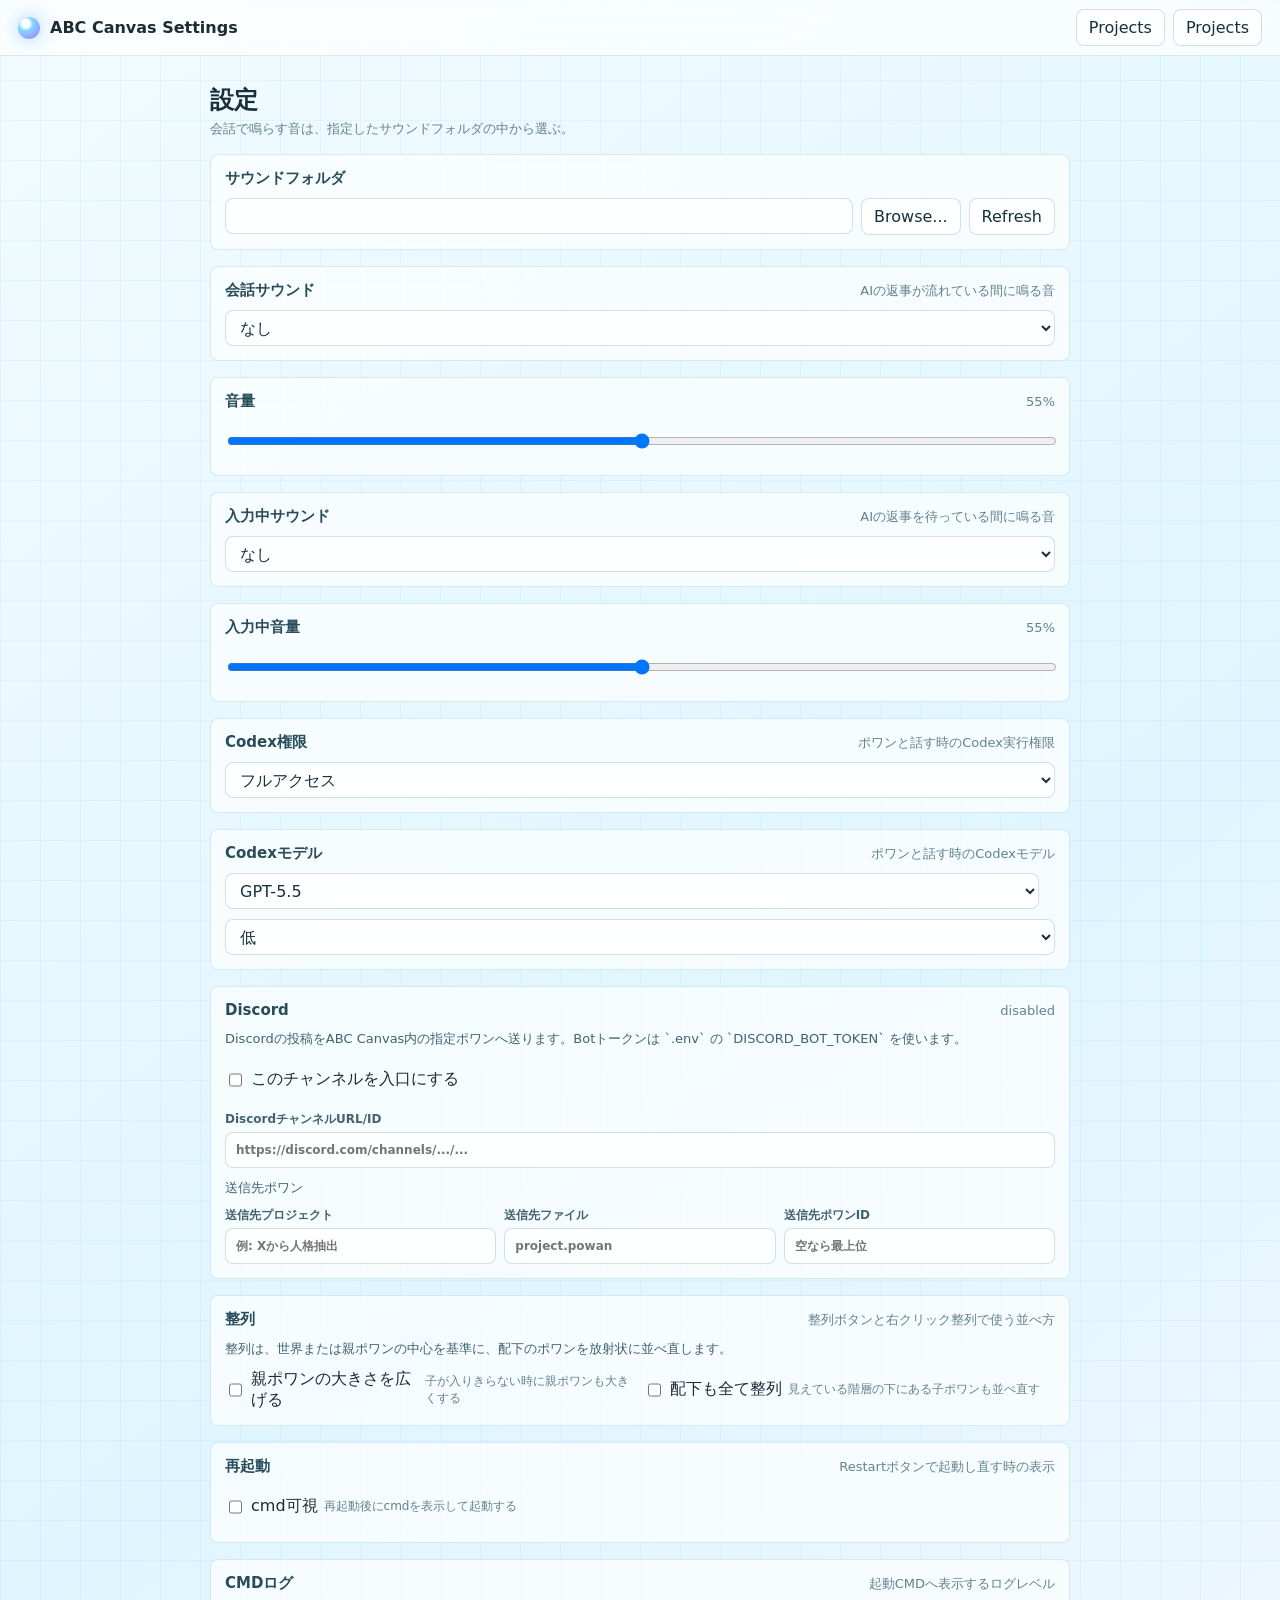
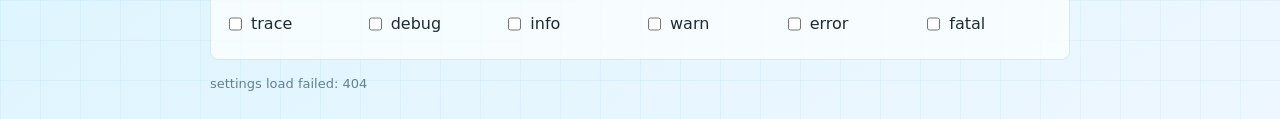
==== commit c7fedcc2: "Checkpoint before command-children flag fix" ====
--- a/static/settings.html
+++ b/static/settings.html
@@ -121,8 +121,43 @@
               <option value="low">低</option>
               <option value="medium">中</option>
               <option value="high">高</option>
-              <option value="very_high">非常に高い</option>
-            </select>
+              <option value="xhigh">非常に高い</option>
+            </select>
+          </div>
+        </section>
+
+        <section class="settings-section">
+          <div class="settings-section-head">
+            <h2>Discord</h2>
+            <span id="discordStatusText" class="settings-muted">disabled</span>
+          </div>
+          <p class="settings-help">Discordの投稿をABC Canvas内の指定ポワンへ送ります。Botトークンは `.env` の `DISCORD_BOT_TOKEN` を使います。</p>
+          <div class="settings-check-row">
+            <label><input id="discordEnabledInput" type="checkbox" /> このチャンネルを入口にする</label>
+          </div>
+          <div class="settings-field-grid">
+            <label>
+              DiscordチャンネルURL/ID
+              <input id="discordChannelInput" type="text" autocomplete="off" spellcheck="false" placeholder="https://discord.com/channels/.../..." />
+            </label>
+          </div>
+          <p class="settings-help">送信先ポワン</p>
+          <div class="settings-field-grid three">
+            <label>
+              送信先プロジェクト
+              <input id="discordProjectInput" type="text" autocomplete="off" spellcheck="false" placeholder="例: Xから人格抽出" />
+            </label>
+            <label>
+              送信先ファイル
+              <input id="discordFileInput" type="text" autocomplete="off" spellcheck="false" placeholder="project.powan" />
+            </label>
+            <label>
+              送信先ポワンID
+              <input id="discordTargetNodeInput" type="text" autocomplete="off" spellcheck="false" placeholder="空なら最上位" />
+            </label>
+          </div>
+          <div class="settings-action-row">
+            <button id="saveDiscordButton" type="button">Save Discord</button>
           </div>
         </section>
 
@@ -176,6 +211,6 @@
       </section>
     </main>
 
-    <script src="/static/settings.js?v=settings-codex-model-1"></script>
+    <script src="/static/settings.js?v=discord-powan-1"></script>
   </body>
 </html>
--- a/static/style.css
+++ b/static/style.css
@@ -430,6 +430,24 @@
   grid-template-columns: minmax(0, 1fr) auto auto;
 }
 
+.settings-field-grid {
+  display: grid;
+  grid-template-columns: minmax(0, 1fr);
+  gap: 8px;
+}
+
+.settings-field-grid.three {
+  grid-template-columns: repeat(3, minmax(0, 1fr));
+}
+
+.settings-field-grid label {
+  display: grid;
+  gap: 4px;
+  color: #426270;
+  font-size: 12px;
+  font-weight: 700;
+}
+
 .settings-sound-row,
 .settings-volume-row {
   grid-template-columns: minmax(0, 1fr);
@@ -456,6 +474,7 @@
 }
 
 .settings-folder-row input,
+.settings-field-grid input,
 .settings-sound-row select,
 .settings-volume-row input,
 .settings-range-row input {
@@ -719,6 +738,16 @@
 
 .tree-item.has-code .tree-label {
   color: #715111;
+}
+
+.tree-item.focus-ancestor-text .tree-label {
+  opacity: 0.44;
+  transition: opacity 0.18s ease-in-out;
+}
+
+.tree-item.focus-ancestor-text.current-world .tree-label,
+.tree-item.focus-ancestor-text.selected .tree-label {
+  opacity: 0.54;
 }
 
 .tree-toggle,
@@ -877,6 +906,7 @@
 }
 
 .conversation-tab {
+  position: relative;
   min-width: 116px;
   max-width: 220px;
   height: 28px;
@@ -890,6 +920,7 @@
   border-radius: 8px 8px 0 0;
   background: rgba(238, 249, 253, 0.78);
   color: #294c5b;
+  overflow: hidden;
 }
 
 .conversation-tab.active {
@@ -897,6 +928,52 @@
   background: rgba(251, 254, 255, 0.98);
   border-color: rgba(68, 127, 153, 0.34);
   box-shadow: 0 -2px 8px rgba(59, 130, 165, 0.12);
+}
+
+.conversation-tab.running {
+  border-color: rgba(15, 171, 166, 0.56);
+  background: rgba(224, 255, 251, 0.96);
+  color: #0c5c5a;
+  animation: conversation-tab-running-pulse 1.15s ease-in-out infinite;
+}
+
+.conversation-tab.attention:not(.running) {
+  border-color: rgba(217, 166, 16, 0.58);
+  background: rgba(255, 247, 201, 0.96);
+  color: #5d4700;
+  animation: conversation-tab-attention-pop 1.7s ease-in-out infinite;
+}
+
+.conversation-tab.opening {
+  animation: conversation-tab-open-flash 1.05s ease-out both;
+}
+
+.conversation-tab.running::after,
+.conversation-tab.attention::after,
+.conversation-tab.opening::after {
+  content: "";
+  position: absolute;
+  inset: 2px;
+  border-radius: 7px 7px 0 0;
+  pointer-events: none;
+}
+
+.conversation-tab.running::after {
+  box-shadow:
+    inset 0 0 0 1px rgba(13, 185, 179, 0.42),
+    0 0 16px rgba(16, 196, 187, 0.52);
+}
+
+.conversation-tab.attention::after {
+  box-shadow:
+    inset 0 0 0 1px rgba(217, 166, 16, 0.38),
+    0 0 16px rgba(255, 205, 58, 0.54);
+}
+
+.conversation-tab.opening::after {
+  box-shadow:
+    inset 0 0 0 1px rgba(75, 141, 255, 0.34),
+    0 0 18px rgba(75, 141, 255, 0.46);
 }
 
 .conversation-tab-label,
@@ -2926,6 +3003,19 @@
   color: rgba(56, 85, 99, 0.42);
 }
 
+.node.focus-ancestor-text > .node-body,
+.nested-meaning.focus-ancestor-text > .node-body,
+.nested-preview-meaning.focus-ancestor-text > .node-body {
+  opacity: 0.38;
+  transition:
+    opacity 0.18s ease-in-out,
+    color 0.18s ease-in-out;
+}
+
+.node.focus-ancestor-text.open-parent > .node-body {
+  opacity: 0.48;
+}
+
 .nested-meaning > .node-body,
 .nested-preview-meaning > .node-body {
   position: absolute;
@@ -3127,6 +3217,62 @@
   }
 }
 
+@keyframes conversation-tab-running-pulse {
+  0%,
+  100% {
+    box-shadow:
+      0 -2px 8px rgba(59, 130, 165, 0.12),
+      0 0 0 rgba(16, 196, 187, 0);
+    transform: translateY(0);
+  }
+  50% {
+    box-shadow:
+      0 -2px 10px rgba(59, 130, 165, 0.14),
+      0 0 18px rgba(16, 196, 187, 0.42);
+    transform: translateY(-1px);
+  }
+}
+
+@keyframes conversation-tab-attention-pop {
+  0%,
+  100% {
+    box-shadow:
+      0 -2px 8px rgba(59, 130, 165, 0.12),
+      0 0 0 rgba(255, 205, 58, 0);
+    transform: translateY(0);
+  }
+  42% {
+    box-shadow:
+      0 -2px 10px rgba(59, 130, 165, 0.14),
+      0 0 20px rgba(255, 205, 58, 0.48);
+    transform: translateY(-2px);
+  }
+  55% {
+    transform: translateY(0);
+  }
+}
+
+@keyframes conversation-tab-open-flash {
+  0% {
+    box-shadow:
+      0 -2px 8px rgba(59, 130, 165, 0.12),
+      0 0 0 rgba(75, 141, 255, 0);
+    transform: translateY(0);
+  }
+  22% {
+    box-shadow:
+      0 -3px 12px rgba(59, 130, 165, 0.18),
+      0 0 24px rgba(75, 141, 255, 0.52);
+    transform: translateY(-2px);
+  }
+  100% {
+    box-shadow:
+      0 -2px 8px rgba(59, 130, 165, 0.12),
+      0 0 0 rgba(75, 141, 255, 0);
+    transform: translateY(0);
+  }
+}
+
 @media (max-width: 820px) {
   body {
     overflow: auto;
